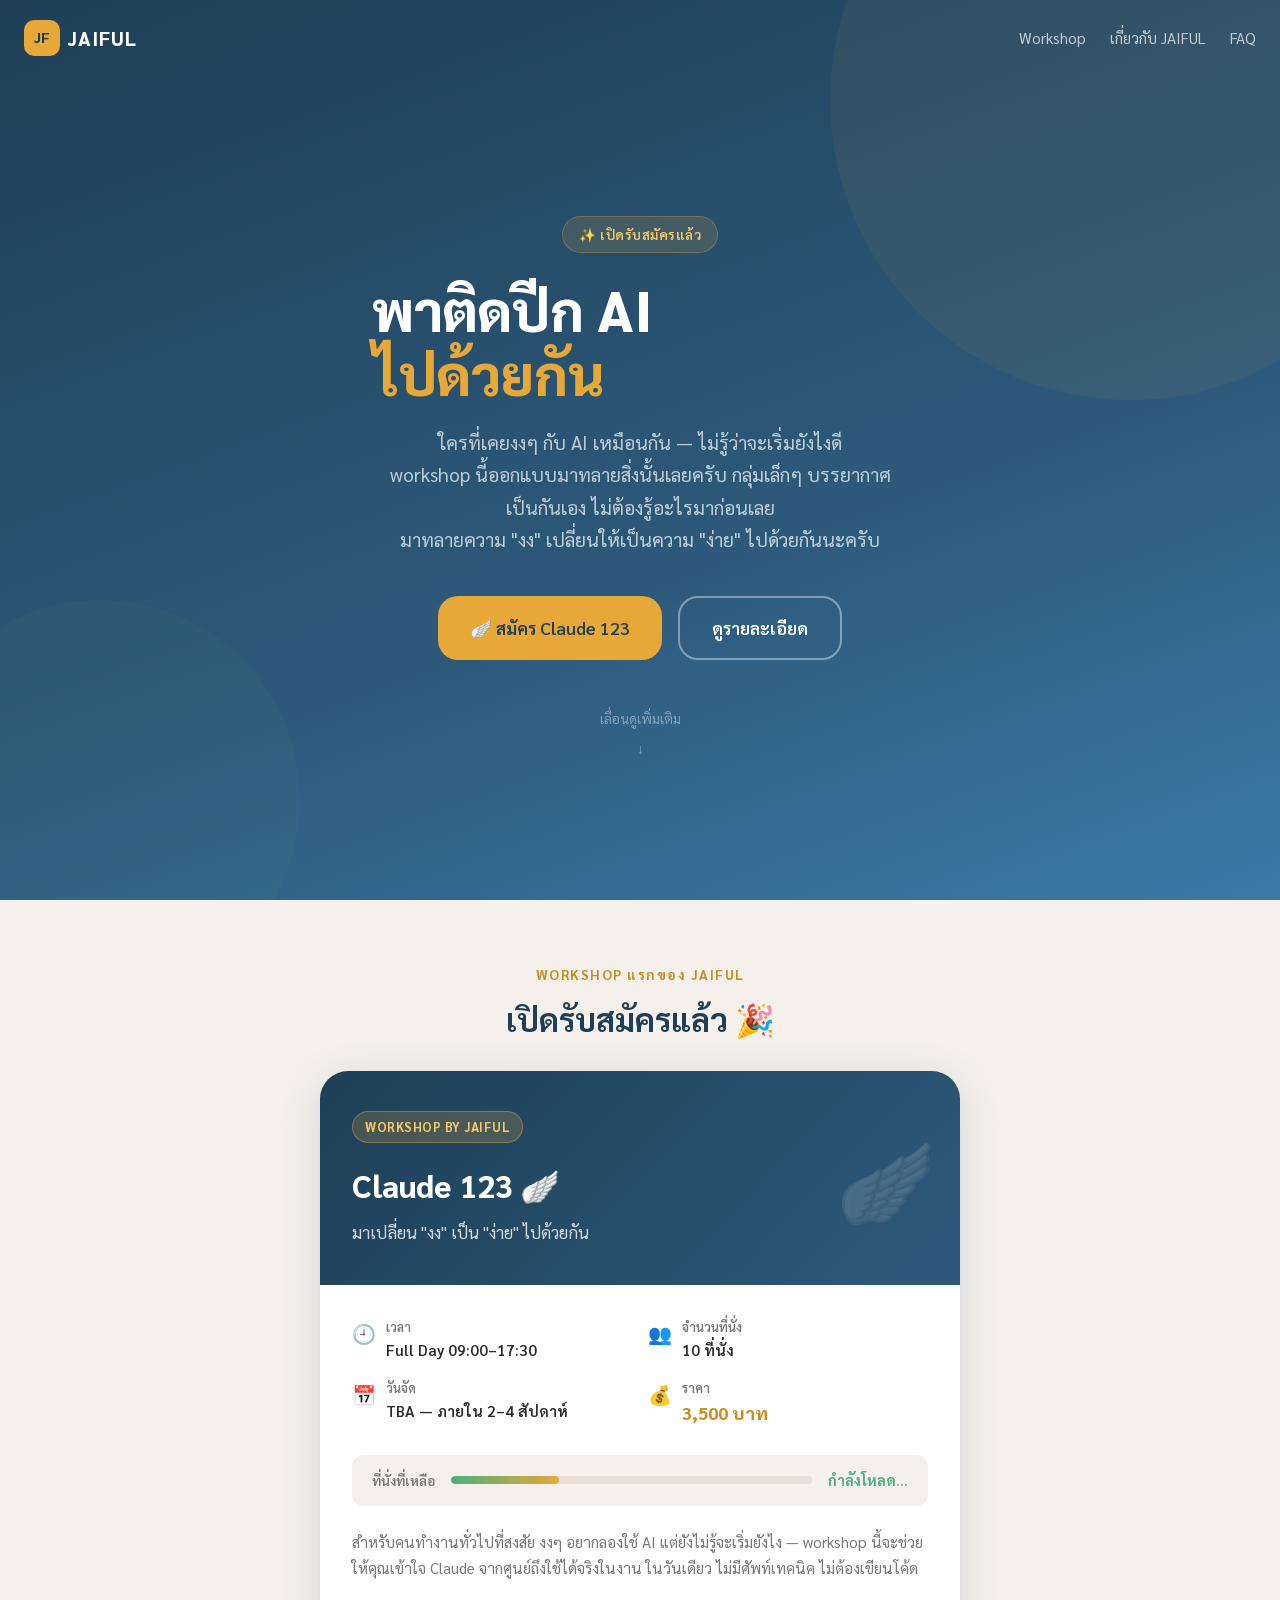
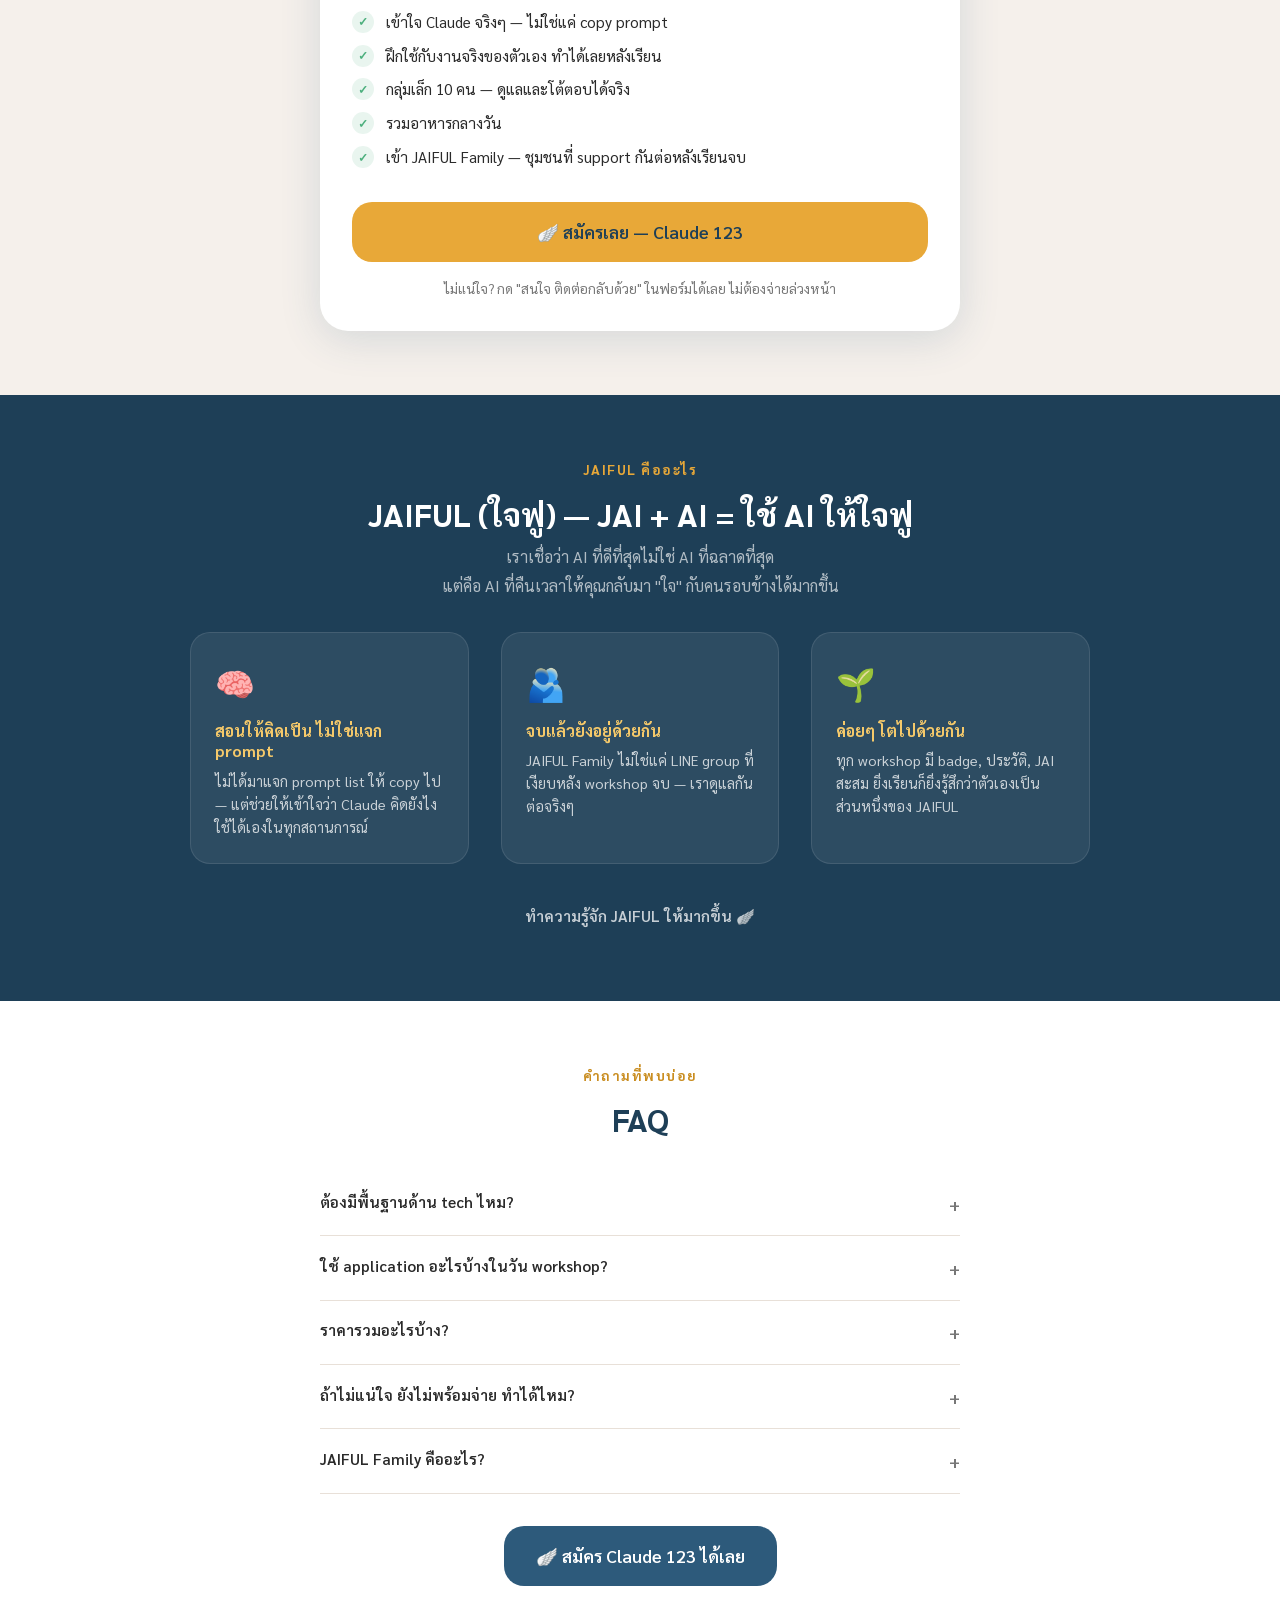
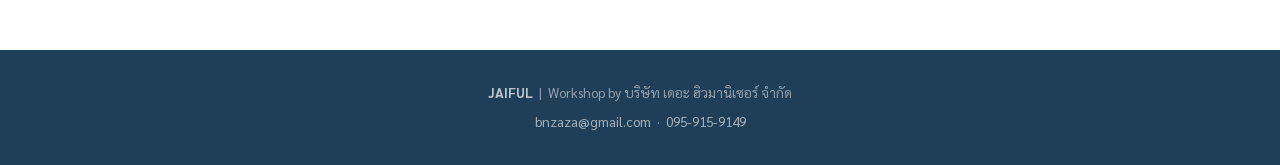
==== index.html @ 833ee731 "Initial commit — JAIFUL web platform - Landing page (index.html) with dynamic pricing, hero wing CI," ====
<!DOCTYPE html>
<html lang="th">
<head>
  <meta charset="UTF-8">
  <meta name="viewport" content="width=device-width, initial-scale=1.0">
  <title>JAIFUL — เรียนรู้ AI อย่างมีหลักคิด</title>
  <meta name="description" content="JAIFUL ที่นี่คือชุมชนคนที่ใช้ AI อย่างมีหลักคิด เริ่มต้นกับ Claude 123 workshop แรกของเรา">
  <link rel="stylesheet" href="css/styles.css">
  <style>
    /* ── Hero ── */
    .hero {
      background: linear-gradient(160deg, #1e3f57 0%, #2D5A7B 60%, #3d7aa8 100%);
      min-height: 100vh;
      display: flex;
      flex-direction: column;
      position: relative;
      overflow: hidden;
    }

    .hero::before {
      content: '';
      position: absolute;
      width: 600px;
      height: 600px;
      border-radius: 50%;
      background: rgba(232,168,56,0.06);
      top: -200px;
      right: -150px;
      pointer-events: none;
    }

    .hero::after {
      content: '';
      position: absolute;
      width: 400px;
      height: 400px;
      border-radius: 50%;
      background: rgba(76,175,125,0.05);
      bottom: -100px;
      left: -100px;
      pointer-events: none;
    }

    /* ── Nav ── */
    .nav {
      display: flex;
      align-items: center;
      justify-content: space-between;
      padding: 1.25rem 1.5rem;
      position: relative;
      z-index: 10;
    }

    .nav-logo {
      display: flex;
      align-items: center;
      gap: 0.5rem;
      text-decoration: none;
    }

    .nav-logo .logo-mark {
      width: 36px;
      height: 36px;
      background: var(--gold);
      border-radius: 10px;
      display: flex;
      align-items: center;
      justify-content: center;
      font-weight: 900;
      font-size: 0.9rem;
      color: var(--blue-dark);
    }

    .nav-logo .logo-text {
      font-size: 1.2rem;
      font-weight: 800;
      color: white;
      letter-spacing: 1px;
    }

    .nav-links {
      display: flex;
      gap: 1.5rem;
      align-items: center;
    }

    .nav-links a {
      color: rgba(255,255,255,0.7);
      font-size: 0.95rem;
      text-decoration: none;
      transition: color 0.2s;
    }

    .nav-links a:hover { color: white; }

    /* ── Hero content ── */
    .hero-content {
      flex: 1;
      display: flex;
      flex-direction: column;
      justify-content: center;
      align-items: center;
      text-align: center;
      padding: 3rem 1.5rem;
      position: relative;
      z-index: 10;
    }

    .hero-eyebrow {
      display: inline-flex;
      align-items: center;
      gap: 0.5rem;
      background: rgba(232,168,56,0.15);
      border: 1px solid rgba(232,168,56,0.3);
      color: var(--gold-light);
      font-size: 0.85rem;
      font-weight: 600;
      padding: 0.4rem 1rem;
      border-radius: 999px;
      margin-bottom: 1.5rem;
      letter-spacing: 0.5px;
    }

    .hero-title {
      font-size: clamp(2.2rem, 8vw, 3.5rem);
      font-weight: 900;
      color: white;
      line-height: 1.15;
      margin-bottom: 1.25rem;
      max-width: 700px;
    }

    .hero-title .accent { color: var(--gold); }

    .hero-sub {
      font-size: clamp(1rem, 2.5vw, 1.2rem);
      color: rgba(255,255,255,0.7);
      max-width: 520px;
      margin-bottom: 2.5rem;
      line-height: 1.7;
    }

    .hero-cta-group {
      display: flex;
      gap: 1rem;
      flex-wrap: wrap;
      justify-content: center;
    }

    .hero-scroll {
      margin-top: 3rem;
      color: rgba(255,255,255,0.4);
      font-size: 0.85rem;
      display: flex;
      flex-direction: column;
      align-items: center;
      gap: 0.5rem;
    }

    .scroll-arrow {
      animation: bounce 1.5s infinite;
    }

    @keyframes bounce {
      0%, 100% { transform: translateY(0); }
      50% { transform: translateY(6px); }
    }

    /* ── Hero wing CI ── */
    .hero-title-row {
      display: flex;
      align-items: center;
      justify-content: center;
      gap: 1rem;
      flex-wrap: wrap;
    }

    .hero-wing {
      width: clamp(130px, 20vw, 240px);
      height: auto;
      opacity: 0.85;
      flex-shrink: 0;
      align-self: center;
      animation: wing-in 1s cubic-bezier(0.34, 1.56, 0.64, 1) both;
      filter: drop-shadow(0 16px 40px rgba(100,140,200,0.3));
      pointer-events: none;
    }

    @keyframes wing-in {
      from { opacity: 0; transform: translateX(30px) scale(0.85); }
      to   { opacity: 0.85; transform: translateX(0) scale(1); }
    }

    /* ── Workshop section ── */
    .section {
      padding: 4rem 1.5rem;
    }

    .section-eyebrow {
      font-size: 0.85rem;
      font-weight: 700;
      color: var(--gold-dark);
      text-transform: uppercase;
      letter-spacing: 1.5px;
      margin-bottom: 0.75rem;
    }

    .workshop-card {
      background: white;
      border-radius: var(--radius-xl);
      overflow: hidden;
      box-shadow: var(--shadow-lg);
      max-width: 700px;
      margin: 0 auto;
    }

    .workshop-card-header {
      background: linear-gradient(135deg, #1e3f57, #2D5A7B);
      padding: 2.5rem 2rem;
      color: white;
      position: relative;
      overflow: hidden;
    }

    .workshop-card-header::before {
      content: '🪽';
      position: absolute;
      right: 1.5rem;
      top: 50%;
      transform: translateY(-50%);
      font-size: 5rem;
      opacity: 0.15;
    }

    .workshop-badge {
      display: inline-block;
      background: rgba(232,168,56,0.2);
      border: 1px solid rgba(232,168,56,0.4);
      color: var(--gold-light);
      font-size: 0.8rem;
      font-weight: 700;
      padding: 0.3rem 0.75rem;
      border-radius: 999px;
      margin-bottom: 1rem;
      text-transform: uppercase;
      letter-spacing: 0.5px;
    }

    .workshop-title {
      font-size: 2rem;
      font-weight: 900;
      margin-bottom: 0.5rem;
    }

    .workshop-tagline {
      font-size: 1.05rem;
      opacity: 0.8;
    }

    .workshop-card-body {
      padding: 2rem;
    }

    .workshop-meta {
      display: grid;
      grid-template-columns: 1fr 1fr;
      gap: 1rem;
      margin-bottom: 1.75rem;
    }

    .meta-item {
      display: flex;
      align-items: flex-start;
      gap: 0.6rem;
    }

    .meta-icon { font-size: 1.2rem; margin-top: 1px; flex-shrink: 0; }

    .meta-label {
      font-size: 0.8rem;
      color: var(--text-muted);
      font-weight: 600;
    }

    .meta-value {
      font-size: 0.95rem;
      font-weight: 600;
      color: var(--text);
    }

    .meta-value.gold { color: var(--gold-dark); font-size: 1.1rem; font-weight: 800; }

    .workshop-desc {
      color: var(--text-muted);
      font-size: 0.95rem;
      line-height: 1.7;
      margin-bottom: 1.75rem;
    }

    .workshop-highlights {
      display: flex;
      flex-direction: column;
      gap: 0.6rem;
      margin-bottom: 2rem;
    }

    .highlight-item {
      display: flex;
      align-items: flex-start;
      gap: 0.75rem;
      font-size: 0.95rem;
    }

    .highlight-check {
      width: 22px;
      height: 22px;
      background: rgba(76,175,125,0.12);
      color: var(--green);
      border-radius: 50%;
      display: flex;
      align-items: center;
      justify-content: center;
      font-size: 0.75rem;
      font-weight: 700;
      flex-shrink: 0;
      margin-top: 1px;
    }

    .seats-indicator {
      background: var(--warm-white);
      border-radius: var(--radius-md);
      padding: 0.875rem 1.25rem;
      display: flex;
      align-items: center;
      justify-content: space-between;
      margin-bottom: 1.5rem;
    }

    .seats-bar-wrap {
      flex: 1;
      margin: 0 1rem;
    }

    .seats-bar {
      height: 8px;
      background: var(--warm-gray);
      border-radius: 999px;
      overflow: hidden;
    }

    .seats-fill {
      height: 100%;
      background: linear-gradient(90deg, var(--green), var(--gold));
      border-radius: 999px;
      transition: width 0.6s ease;
    }

    /* ── About section ── */
    .about-section {
      background: var(--blue-dark);
      color: white;
      padding: 4rem 1.5rem;
    }

    .about-grid {
      display: grid;
      grid-template-columns: 1fr;
      gap: 2rem;
      max-width: 900px;
      margin: 2rem auto 0;
    }

    @media (min-width: 640px) {
      .about-grid { grid-template-columns: repeat(3, 1fr); }
    }

    .about-card {
      background: rgba(255,255,255,0.07);
      border: 1px solid rgba(255,255,255,0.1);
      border-radius: var(--radius-lg);
      padding: 1.5rem;
    }

    .about-card .icon {
      font-size: 2rem;
      margin-bottom: 0.75rem;
    }

    .about-card h3 {
      color: var(--gold-light);
      font-size: 1rem;
      margin-bottom: 0.5rem;
    }

    .about-card p {
      font-size: 0.9rem;
      opacity: 0.75;
      line-height: 1.6;
    }

    /* ── FAQ ── */
    .faq-list {
      max-width: 640px;
      margin: 2rem auto 0;
    }

    .faq-item {
      border-bottom: 1px solid var(--warm-gray);
    }

    .faq-question {
      display: flex;
      justify-content: space-between;
      align-items: flex-start;
      padding: 1.1rem 0;
      cursor: pointer;
      font-weight: 600;
      font-size: 0.95rem;
      gap: 1rem;
      user-select: none;
    }

    .faq-question:hover { color: var(--blue); }

    .faq-icon {
      font-size: 1.1rem;
      color: var(--text-muted);
      transition: transform 0.2s;
      flex-shrink: 0;
    }

    .faq-item.open .faq-icon { transform: rotate(45deg); }

    .faq-answer {
      max-height: 0;
      overflow: hidden;
      transition: max-height 0.3s ease, padding 0.3s;
      font-size: 0.9rem;
      color: var(--text-muted);
      line-height: 1.7;
    }

    .faq-item.open .faq-answer {
      max-height: 400px;
      padding-bottom: 1rem;
    }

    /* ── Footer ── */
    .footer {
      background: var(--blue-dark);
      color: rgba(255,255,255,0.5);
      text-align: center;
      padding: 2rem 1.5rem;
      font-size: 0.85rem;
    }

    .footer a { color: rgba(255,255,255,0.6); }
    .footer a:hover { color: white; }

    /* ── Seat count loading ── */
    #seat-count { transition: opacity 0.3s; }
  </style>
</head>
<body>

<!-- HERO -->
<section class="hero">
  <nav class="nav">
    <a href="/" class="nav-logo">
      <div class="logo-mark">JF</div>
      <span class="logo-text">JAIFUL</span>
    </a>
    <div class="nav-links">
      <a href="#workshop">Workshop</a>
      <a href="/about">เกี่ยวกับ JAIFUL</a>
      <a href="#faq">FAQ</a>
    </div>
  </nav>

  <div class="hero-content">
    <div class="hero-eyebrow">
      ✨ เปิดรับสมัครแล้ว
    </div>
    <div class="hero-title-row">
      <h1 class="hero-title" style="text-align:left;">
        พาติดปีก AI<br><span class="accent">ไปด้วยกัน</span>
      </h1>
      <img src="/wing.png" alt="" class="hero-wing">
    </div>
    <p class="hero-sub">
      ใครที่เคยงงๆ กับ AI เหมือนกัน — ไม่รู้ว่าจะเริ่มยังไงดี<br>
      workshop นี้ออกแบบมาทลายสิ่งนั้นเลยครับ
      กลุ่มเล็กๆ บรรยากาศเป็นกันเอง ไม่ต้องรู้อะไรมาก่อนเลย<br>
      มาทลายความ "งง" เปลี่ยนให้เป็นความ "ง่าย" ไปด้วยกันนะครับ
    </p>
    <div class="hero-cta-group">
      <a href="/claude-123" class="btn btn-primary btn-lg">
        🪽 สมัคร Claude 123
      </a>
      <a href="#workshop" class="btn btn-secondary btn-lg" style="color:white;border-color:rgba(255,255,255,0.4);">
        ดูรายละเอียด
      </a>
    </div>
    <div class="hero-scroll">
      <span>เลื่อนดูเพิ่มเติม</span>
      <span class="scroll-arrow">↓</span>
    </div>
  </div>
</section>

<!-- WORKSHOP -->
<section id="workshop" class="section" style="background: var(--warm-white);">
  <div class="container">
    <p class="section-eyebrow text-center">Workshop แรกของ JAIFUL</p>
    <h2 class="text-center" style="color:var(--blue-dark); margin-bottom: 2rem;">เปิดรับสมัครแล้ว 🎉</h2>

    <div class="workshop-card">
      <div class="workshop-card-header">
        <div class="workshop-badge">Workshop by JAIFUL</div>
        <div class="workshop-title">Claude 123 🪽</div>
        <div class="workshop-tagline">มาเปลี่ยน "งง" เป็น "ง่าย" ไปด้วยกัน</div>
      </div>

      <div class="workshop-card-body">
        <div class="workshop-meta">
          <div class="meta-item">
            <span class="meta-icon">🕘</span>
            <div>
              <div class="meta-label">เวลา</div>
              <div class="meta-value">Full Day 09:00–17:30</div>
            </div>
          </div>
          <div class="meta-item">
            <span class="meta-icon">👥</span>
            <div>
              <div class="meta-label">จำนวนที่นั่ง</div>
              <div class="meta-value" id="seat-count">10 ที่นั่ง</div>
            </div>
          </div>
          <div class="meta-item">
            <span class="meta-icon">📅</span>
            <div>
              <div class="meta-label">วันจัด</div>
              <div class="meta-value ws-date-dynamic">TBA — ภายใน 2–4 สัปดาห์</div>
            </div>
          </div>
          <div class="meta-item">
            <span class="meta-icon">💰</span>
            <div>
              <div class="meta-label">ราคา</div>
              <div class="meta-value gold ws-price-dynamic">3,500 บาท</div>
            </div>
          </div>
        </div>

        <!-- Seats indicator -->
        <div class="seats-indicator">
          <span style="font-size:0.85rem; color:var(--text-muted); font-weight:600;">ที่นั่งที่เหลือ</span>
          <div class="seats-bar-wrap">
            <div class="seats-bar">
              <div class="seats-fill" id="seats-fill" style="width:30%"></div>
            </div>
          </div>
          <span style="font-size:0.9rem; font-weight:700; color:var(--green);" id="seats-left">กำลังโหลด...</span>
        </div>

        <p class="workshop-desc">
          สำหรับคนทำงานทั่วไปที่สงสัย งงๆ อยากลองใช้ AI แต่ยังไม่รู้จะเริ่มยังไง
          — workshop นี้จะช่วยให้คุณเข้าใจ Claude จากศูนย์ถึงใช้ได้จริงในงาน
          ในวันเดียว ไม่มีศัพท์เทคนิค ไม่ต้องเขียนโค้ด
        </p>

        <div class="workshop-highlights">
          <div class="highlight-item">
            <span class="highlight-check">✓</span>
            <span>เข้าใจ Claude จริงๆ — ไม่ใช่แค่ copy prompt</span>
          </div>
          <div class="highlight-item">
            <span class="highlight-check">✓</span>
            <span>ฝึกใช้กับงานจริงของตัวเอง ทำได้เลยหลังเรียน</span>
          </div>
          <div class="highlight-item">
            <span class="highlight-check">✓</span>
            <span>กลุ่มเล็ก 10 คน — ดูแลและโต้ตอบได้จริง</span>
          </div>
          <div class="highlight-item">
            <span class="highlight-check">✓</span>
            <span>รวมอาหารกลางวัน</span>
          </div>
          <div class="highlight-item">
            <span class="highlight-check">✓</span>
            <span>เข้า JAIFUL Family — ชุมชนที่ support กันต่อหลังเรียนจบ</span>
          </div>
        </div>

        <a href="/claude-123" class="btn btn-primary btn-full btn-lg">
          🪽 สมัครเลย — Claude 123
        </a>

        <p class="text-center text-muted mt-2" style="font-size:0.85rem;">
          ไม่แน่ใจ? กด "สนใจ ติดต่อกลับด้วย" ในฟอร์มได้เลย ไม่ต้องจ่ายล่วงหน้า
        </p>
      </div>
    </div>
  </div>
</section>

<!-- ABOUT JAIFUL -->
<section id="about" class="about-section">
  <div class="container-wide">
    <p class="section-eyebrow text-center" style="color:var(--gold);">JAIFUL คืออะไร</p>
    <h2 class="text-center" style="color:white; margin-bottom: 0.5rem;">
      JAIFUL (ใจฟู) — JAI + AI = ใช้ AI ให้ใจฟู
    </h2>
    <p class="text-center" style="color:rgba(255,255,255,0.65); max-width:520px; margin: 0 auto; line-height:1.8;">
      เราเชื่อว่า AI ที่ดีที่สุดไม่ใช่ AI ที่ฉลาดที่สุด<br>
      แต่คือ AI ที่คืนเวลาให้คุณกลับมา "ใจ" กับคนรอบข้างได้มากขึ้น
    </p>

    <div class="about-grid">
      <div class="about-card">
        <div class="icon">🧠</div>
        <h3>สอนให้คิดเป็น ไม่ใช่แจก prompt</h3>
        <p>ไม่ได้มาแจก prompt list ให้ copy ไป — แต่ช่วยให้เข้าใจว่า Claude คิดยังไง ใช้ได้เองในทุกสถานการณ์</p>
      </div>
      <div class="about-card">
        <div class="icon">🫂</div>
        <h3>จบแล้วยังอยู่ด้วยกัน</h3>
        <p>JAIFUL Family ไม่ใช่แค่ LINE group ที่เงียบหลัง workshop จบ — เราดูแลกันต่อจริงๆ</p>
      </div>
      <div class="about-card">
        <div class="icon">🌱</div>
        <h3>ค่อยๆ โตไปด้วยกัน</h3>
        <p>ทุก workshop มี badge, ประวัติ, JAI สะสม ยิ่งเรียนก็ยิ่งรู้สึกว่าตัวเองเป็นส่วนหนึ่งของ JAIFUL</p>
      </div>
    </div>

    <div class="text-center mt-4">
      <a href="/about" class="btn btn-ghost" style="color:rgba(255,255,255,0.75); border-color:rgba(255,255,255,0.25); font-size:0.95rem;">
        ทำความรู้จัก JAIFUL ให้มากขึ้น 🪽
      </a>
    </div>

  </div>
</section>

<!-- FAQ -->
<section id="faq" class="section" style="background: white;">
  <div class="container">
    <p class="section-eyebrow text-center">คำถามที่พบบ่อย</p>
    <h2 class="text-center" style="color:var(--blue-dark); margin-bottom: 0.5rem;">FAQ</h2>

    <div class="faq-list">
      <div class="faq-item">
        <div class="faq-question">
          <span>ต้องมีพื้นฐานด้าน tech ไหม?</span>
          <span class="faq-icon">+</span>
        </div>
        <div class="faq-answer">
          ไม่ต้องเลย! Claude 123 ออกแบบมาสำหรับคนทำงานทั่วไปที่ไม่มีพื้นฐาน tech
          ขอแค่มือถือหรือ notebook และความอยากรู้ก็พอ
        </div>
      </div>
      <div class="faq-item">
        <div class="faq-question">
          <span>ใช้ application อะไรบ้างในวัน workshop?</span>
          <span class="faq-icon">+</span>
        </div>
        <div class="faq-answer">
          ใช้ Claude ผ่าน browser เป็นหลัก ไม่ต้องติดตั้งอะไรเพิ่ม
          มีบัญชี Claude (ฟรีก็ใช้ได้) หรือเราจะแนะนำวิธีสมัครในวัน workshop
        </div>
      </div>
      <div class="faq-item">
        <div class="faq-question">
          <span>ราคารวมอะไรบ้าง?</span>
          <span class="faq-icon">+</span>
        </div>
        <div class="faq-answer">
          ราคา <span class="ws-price-dynamic">3,500 บาท</span> รวม: อาหารกลางวัน + workshop materials
          + Badge ดิจิทัล + เข้า JAIFUL Family community
        </div>
      </div>
      <div class="faq-item">
        <div class="faq-question">
          <span>ถ้าไม่แน่ใจ ยังไม่พร้อมจ่าย ทำได้ไหม?</span>
          <span class="faq-icon">+</span>
        </div>
        <div class="faq-answer">
          ได้เลย! ในฟอร์มสมัครมีตัวเลือก "สนใจ ติดต่อกลับด้วย"
          กรอกข้อมูลแค่นั้น แล้วทีมจะติดต่อกลับหาคุณ ไม่ต้องจ่ายล่วงหน้า
        </div>
      </div>
      <div class="faq-item">
        <div class="faq-question">
          <span>JAIFUL Family คืออะไร?</span>
          <span class="faq-icon">+</span>
        </div>
        <div class="faq-answer">
          ชุมชนของคนที่ผ่าน JAIFUL workshop มาแล้ว — เป็นที่ที่เราแชร์ความรู้
          ช่วยเหลือกัน และติดตามกันต่อหลังจาก workshop จบไปแล้ว
        </div>
      </div>
    </div>

    <div class="text-center mt-4">
      <a href="/claude-123" class="btn btn-blue btn-lg">
        🪽 สมัคร Claude 123 ได้เลย
      </a>
    </div>
  </div>
</section>

<!-- FOOTER -->
<footer class="footer">
  <div>
    <strong style="color:rgba(255,255,255,0.7);">JAIFUL</strong>
    &nbsp;|&nbsp;
    Workshop by บริษัท เดอะ ฮิวมานิเซอร์ จำกัด
  </div>
  <div style="margin-top:0.5rem;">
    <a href="mailto:bnzaza@gmail.com">bnzaza@gmail.com</a>
    &nbsp;·&nbsp;
    <a href="tel:0959159149">095-915-9149</a>
  </div>
</footer>

<!-- Toast container -->
<div id="toast-container"></div>

<!-- Supabase CDN -->
<script src="https://cdn.jsdelivr.net/npm/@supabase/supabase-js@2"></script>
<script src="js/config.js"></script>
<script>
  // ── Init Supabase ──
  const { createClient } = supabase;
  const db = createClient(JAIFUL_CONFIG.supabase.url, JAIFUL_CONFIG.supabase.anonKey);

  // ── Load seat availability + price ──
  async function loadSeats() {
    try {
      const { data: workshop } = await db
        .from('workshops')
        .select('max_seats, workshop_id, price, date, location')
        .eq('workshop_id', 'claude-123')
        .single();

      const { count } = await db
        .from('registrations')
        .select('*', { count: 'exact', head: true })
        .eq('workshop_id', 'claude-123')
        .in('status', ['registered', 'confirmed', 'attended']);

      if (workshop) {
        const taken = count || 0;
        const left = workshop.max_seats - taken;
        const pct = Math.min(100, (taken / workshop.max_seats) * 100);

        document.getElementById('seats-left').textContent =
          left <= 0 ? 'เต็มแล้ว' : `เหลือ ${left} ที่`;
        document.getElementById('seat-count').textContent =
          `${workshop.max_seats} ที่นั่ง`;
        document.getElementById('seats-fill').style.width = pct + '%';

        if (left <= 3 && left > 0) {
          document.getElementById('seats-left').style.color = 'var(--gold-dark)';
        } else if (left <= 0) {
          document.getElementById('seats-left').style.color = 'var(--error)';
        }

        // Update price everywhere on page
        if (workshop.price) {
          const priceFormatted = workshop.price.toLocaleString('th-TH') + ' บาท';
          document.querySelectorAll('.ws-price-dynamic').forEach(el => {
            el.textContent = priceFormatted;
          });
        }

        // Update date if set
        if (workshop.date) {
          const d = new Date(workshop.date);
          const opts = { day: 'numeric', month: 'long', year: 'numeric' };
          const dateStr = d.toLocaleDateString('th-TH', opts);
          document.querySelectorAll('.ws-date-dynamic').forEach(el => {
            el.textContent = dateStr;
          });
        }
      }
    } catch (e) {
      document.getElementById('seats-left').textContent = 'ดูรายละเอียดในฟอร์ม';
    }
  }

  loadSeats();

  // ── FAQ accordion ──
  document.querySelectorAll('.faq-item').forEach(item => {
    item.querySelector('.faq-question').addEventListener('click', () => {
      const isOpen = item.classList.contains('open');
      document.querySelectorAll('.faq-item').forEach(i => i.classList.remove('open'));
      if (!isOpen) item.classList.add('open');
    });
  });

  // ── Smooth scroll ──
  document.querySelectorAll('a[href^="#"]').forEach(a => {
    a.addEventListener('click', e => {
      const target = document.querySelector(a.getAttribute('href'));
      if (target) {
        e.preventDefault();
        target.scrollIntoView({ behavior: 'smooth', block: 'start' });
      }
    });
  });
</script>
</body>
</html>
---- css/styles.css ----
/* ============================================================
   JAIFUL Design System
   Colors: Deep Blue #2D5A7B | Gold #E8A838 | Green #4CAF7D | Warm White #F5F0EB
   Font: Sarabun
   ============================================================ */

@import url('https://fonts.googleapis.com/css2?family=Sarabun:wght@300;400;500;600;700;800&display=swap');

/* ── CSS Variables ── */
:root {
  --blue:       #2D5A7B;
  --blue-dark:  #1e3f57;
  --blue-light: #3d7aa8;
  --gold:       #E8A838;
  --gold-dark:  #c98d20;
  --gold-light: #f5c96a;
  --green:      #4CAF7D;
  --green-dark: #3a9165;
  --warm-white: #F5F0EB;
  --warm-gray:  #e8e0d8;
  --text:       #2a2a2a;
  --text-muted: #777;
  --error:      #e05252;
  --error-bg:   #fdf0f0;
  --shadow-sm:  0 2px 8px rgba(45,90,123,0.08);
  --shadow-md:  0 4px 20px rgba(45,90,123,0.12);
  --shadow-lg:  0 8px 40px rgba(45,90,123,0.16);
  --radius-sm:  8px;
  --radius-md:  12px;
  --radius-lg:  20px;
  --radius-xl:  28px;
}

/* ── Reset ── */
*, *::before, *::after { box-sizing: border-box; margin: 0; padding: 0; }

html {
  font-size: 16px;
  -webkit-text-size-adjust: 100%;
  scroll-behavior: smooth;
}

body {
  font-family: 'Sarabun', sans-serif;
  background: var(--warm-white);
  color: var(--text);
  line-height: 1.6;
  min-height: 100vh;
  -webkit-font-smoothing: antialiased;
}

img { max-width: 100%; display: block; }
a { color: var(--blue); text-decoration: none; }
a:hover { text-decoration: underline; }

/* ── Typography ── */
h1, h2, h3, h4 { line-height: 1.3; font-weight: 700; }
h1 { font-size: clamp(1.75rem, 5vw, 2.5rem); }
h2 { font-size: clamp(1.4rem, 4vw, 2rem); }
h3 { font-size: clamp(1.1rem, 3vw, 1.4rem); }
p { font-size: 1rem; }

/* ── Utility ── */
.text-center { text-align: center; }
.text-gold    { color: var(--gold); }
.text-blue    { color: var(--blue); }
.text-green   { color: var(--green); }
.text-muted   { color: var(--text-muted); }
.mt-1 { margin-top: 0.5rem; }
.mt-2 { margin-top: 1rem; }
.mt-3 { margin-top: 1.5rem; }
.mt-4 { margin-top: 2rem; }
.mb-1 { margin-bottom: 0.5rem; }
.mb-2 { margin-bottom: 1rem; }
.hidden { display: none !important; }

/* ── Container ── */
.container {
  width: 100%;
  max-width: 680px;
  margin: 0 auto;
  padding: 0 1.25rem;
}

.container-wide {
  width: 100%;
  max-width: 1100px;
  margin: 0 auto;
  padding: 0 1.25rem;
}

/* ── Buttons ── */
.btn {
  display: inline-flex;
  align-items: center;
  justify-content: center;
  gap: 0.5rem;
  padding: 0.875rem 1.75rem;
  border-radius: var(--radius-md);
  font-family: 'Sarabun', sans-serif;
  font-size: 1rem;
  font-weight: 600;
  cursor: pointer;
  border: none;
  transition: all 0.2s ease;
  white-space: nowrap;
  text-decoration: none;
}

.btn:active { transform: scale(0.97); }

.btn-primary {
  background: var(--gold);
  color: var(--blue-dark);
}
.btn-primary:hover { background: var(--gold-dark); text-decoration: none; }

.btn-secondary {
  background: transparent;
  color: var(--blue);
  border: 2px solid var(--blue);
}
.btn-secondary:hover { background: var(--blue); color: white; text-decoration: none; }

.btn-blue {
  background: var(--blue);
  color: white;
}
.btn-blue:hover { background: var(--blue-dark); text-decoration: none; }

.btn-green {
  background: var(--green);
  color: white;
}
.btn-green:hover { background: var(--green-dark); text-decoration: none; }

.btn-ghost {
  background: transparent;
  color: var(--text-muted);
  border: none;
  padding: 0.5rem 1rem;
}
.btn-ghost:hover { color: var(--blue); text-decoration: none; }

.btn-lg { padding: 1rem 2rem; font-size: 1.1rem; border-radius: var(--radius-lg); }
.btn-sm { padding: 0.5rem 1rem; font-size: 0.875rem; border-radius: var(--radius-sm); }

.btn-full { width: 100%; }

.btn:disabled {
  opacity: 0.5;
  cursor: not-allowed;
  transform: none;
}

/* ── Cards ── */
.card {
  background: white;
  border-radius: var(--radius-lg);
  padding: 1.75rem;
  box-shadow: var(--shadow-sm);
}

.card-bordered {
  border: 1px solid var(--warm-gray);
}

/* ── Forms ── */
.form-group {
  margin-bottom: 1.25rem;
}

.form-label {
  display: block;
  font-weight: 600;
  font-size: 0.95rem;
  color: var(--blue-dark);
  margin-bottom: 0.4rem;
}

.form-label .required {
  color: var(--error);
  margin-left: 3px;
}

.form-label .hint {
  font-weight: 400;
  color: var(--text-muted);
  font-size: 0.85rem;
  margin-left: 6px;
}

.form-input {
  width: 100%;
  padding: 0.875rem 1rem;
  border: 1.5px solid var(--warm-gray);
  border-radius: var(--radius-md);
  font-family: 'Sarabun', sans-serif;
  font-size: 1rem;
  color: var(--text);
  background: white;
  transition: border-color 0.2s, box-shadow 0.2s;
  -webkit-appearance: none;
}

.form-input:focus {
  outline: none;
  border-color: var(--blue-light);
  box-shadow: 0 0 0 3px rgba(45,90,123,0.1);
}

.form-input.error {
  border-color: var(--error);
  box-shadow: 0 0 0 3px rgba(224,82,82,0.1);
}

.form-input::placeholder { color: #bbb; }

textarea.form-input {
  resize: vertical;
  min-height: 100px;
}

select.form-input {
  background-image: url("data:image/svg+xml,%3Csvg xmlns='http://www.w3.org/2000/svg' width='12' height='8' viewBox='0 0 12 8'%3E%3Cpath d='M1 1l5 5 5-5' stroke='%232D5A7B' stroke-width='2' fill='none' stroke-linecap='round'/%3E%3C/svg%3E");
  background-repeat: no-repeat;
  background-position: right 1rem center;
  padding-right: 2.5rem;
}

.form-error {
  color: var(--error);
  font-size: 0.85rem;
  margin-top: 0.35rem;
  display: none;
}
.form-error.visible { display: block; }

/* ── Radio & Checkbox Choices ── */
.choice-group {
  display: flex;
  flex-direction: column;
  gap: 0.6rem;
}

.choice-item {
  display: flex;
  align-items: flex-start;
  gap: 0.75rem;
  padding: 0.875rem 1rem;
  border: 1.5px solid var(--warm-gray);
  border-radius: var(--radius-md);
  cursor: pointer;
  transition: all 0.15s ease;
  user-select: none;
  background: white;
}

.choice-item:hover {
  border-color: var(--blue-light);
  background: rgba(45,90,123,0.03);
}

.choice-item.selected {
  border-color: var(--blue);
  background: rgba(45,90,123,0.06);
}

.choice-item input[type="radio"],
.choice-item input[type="checkbox"] {
  margin-top: 2px;
  width: 18px;
  height: 18px;
  flex-shrink: 0;
  accent-color: var(--blue);
  cursor: pointer;
}

.choice-label { font-size: 0.95rem; line-height: 1.4; }

/* ── Scale input ── */
.scale-group {
  display: flex;
  align-items: center;
  gap: 0.5rem;
}

.scale-btn {
  width: 44px;
  height: 44px;
  border-radius: 50%;
  border: 1.5px solid var(--warm-gray);
  background: white;
  font-family: 'Sarabun', sans-serif;
  font-size: 1rem;
  cursor: pointer;
  transition: all 0.15s;
  display: flex;
  align-items: center;
  justify-content: center;
}

.scale-btn:hover { border-color: var(--blue-light); }
.scale-btn.selected { background: var(--blue); color: white; border-color: var(--blue); }

.scale-labels {
  display: flex;
  justify-content: space-between;
  font-size: 0.8rem;
  color: var(--text-muted);
  margin-top: 0.4rem;
}

/* ── Progress Steps ── */
.progress-wrap {
  padding: 1.25rem 0;
}

.progress-steps {
  display: flex;
  align-items: center;
  justify-content: center;
  gap: 0;
  margin-bottom: 0.75rem;
}

.step-dot {
  width: 32px;
  height: 32px;
  border-radius: 50%;
  background: var(--warm-gray);
  color: var(--text-muted);
  display: flex;
  align-items: center;
  justify-content: center;
  font-size: 0.85rem;
  font-weight: 700;
  transition: all 0.3s ease;
  flex-shrink: 0;
}

.step-dot.active {
  background: var(--blue);
  color: white;
  box-shadow: 0 0 0 4px rgba(45,90,123,0.15);
}

.step-dot.done {
  background: var(--green);
  color: white;
}

.step-line {
  flex: 1;
  height: 2px;
  background: var(--warm-gray);
  max-width: 60px;
  transition: background 0.3s;
}

.step-line.done { background: var(--green); }

.progress-label {
  text-align: center;
  font-size: 0.85rem;
  color: var(--text-muted);
}

.progress-label strong { color: var(--blue); }

/* ── Alert / Notice ── */
.alert {
  padding: 1rem 1.25rem;
  border-radius: var(--radius-md);
  font-size: 0.95rem;
  display: flex;
  align-items: flex-start;
  gap: 0.75rem;
}

.alert-info { background: rgba(45,90,123,0.08); color: var(--blue-dark); }
.alert-success { background: rgba(76,175,125,0.1); color: var(--green-dark); }
.alert-warning { background: rgba(232,168,56,0.12); color: #8a5e10; }
.alert-error { background: var(--error-bg); color: var(--error); }

.alert-icon { font-size: 1.2rem; flex-shrink: 0; margin-top: 1px; }

/* ── Loading spinner ── */
.spinner {
  width: 20px;
  height: 20px;
  border: 2px solid rgba(255,255,255,0.3);
  border-top-color: white;
  border-radius: 50%;
  animation: spin 0.7s linear infinite;
  display: inline-block;
}

.spinner-blue {
  border: 2px solid rgba(45,90,123,0.15);
  border-top-color: var(--blue);
}

@keyframes spin { to { transform: rotate(360deg); } }

/* ── Toast notification ── */
#toast-container {
  position: fixed;
  bottom: 1.5rem;
  left: 50%;
  transform: translateX(-50%);
  z-index: 9999;
  display: flex;
  flex-direction: column;
  gap: 0.5rem;
  pointer-events: none;
  width: calc(100% - 3rem);
  max-width: 400px;
}

.toast {
  background: var(--blue-dark);
  color: white;
  padding: 0.875rem 1.25rem;
  border-radius: var(--radius-md);
  font-size: 0.95rem;
  box-shadow: var(--shadow-md);
  animation: toast-in 0.3s ease;
  pointer-events: auto;
}

.toast.success { background: var(--green-dark); }
.toast.error   { background: var(--error); }

@keyframes toast-in {
  from { opacity: 0; transform: translateY(12px); }
  to   { opacity: 1; transform: translateY(0); }
}

/* ── Badge display ── */
.badge-chip {
  display: inline-flex;
  align-items: center;
  gap: 0.4rem;
  padding: 0.3rem 0.75rem;
  border-radius: 999px;
  font-size: 0.8rem;
  font-weight: 600;
  white-space: nowrap;
}

.badge-blue   { background: rgba(45,90,123,0.12); color: var(--blue); }
.badge-gold   { background: rgba(232,168,56,0.15); color: #8a5e10; }
.badge-green  { background: rgba(76,175,125,0.12); color: var(--green-dark); }
.badge-gray   { background: var(--warm-gray); color: var(--text-muted); }

/* ── Status chips ── */
.status-chip {
  display: inline-flex;
  align-items: center;
  gap: 0.35rem;
  padding: 0.25rem 0.65rem;
  border-radius: 999px;
  font-size: 0.8rem;
  font-weight: 600;
}

.status-chip::before {
  content: '';
  width: 6px;
  height: 6px;
  border-radius: 50%;
  background: currentColor;
  opacity: 0.7;
}

.status-interested { background: rgba(232,168,56,0.12); color: #8a5e10; }
.status-registered  { background: rgba(45,90,123,0.1); color: var(--blue); }
.status-confirmed   { background: rgba(76,175,125,0.12); color: var(--green-dark); }
.status-attended    { background: rgba(76,175,125,0.2); color: var(--green-dark); }
.status-cancelled   { background: rgba(224,82,82,0.1); color: var(--error); }
.status-paid        { background: rgba(76,175,125,0.15); color: var(--green-dark); }
.status-pending     { background: rgba(232,168,56,0.1); color: #8a5e10; }
.status-uploaded    { background: rgba(45,90,123,0.1); color: var(--blue); }

/* ── Divider ── */
.divider {
  height: 1px;
  background: var(--warm-gray);
  margin: 1.5rem 0;
}

/* ── Avatar / Icon ── */
.avatar {
  width: 44px;
  height: 44px;
  border-radius: 50%;
  background: var(--blue);
  color: white;
  display: flex;
  align-items: center;
  justify-content: center;
  font-weight: 700;
  font-size: 1rem;
  flex-shrink: 0;
}

/* ── File upload ── */
.file-upload-zone {
  border: 2px dashed var(--warm-gray);
  border-radius: var(--radius-md);
  padding: 2rem 1rem;
  text-align: center;
  cursor: pointer;
  transition: all 0.2s;
  background: white;
}

.file-upload-zone:hover,
.file-upload-zone.drag-over {
  border-color: var(--blue-light);
  background: rgba(45,90,123,0.03);
}

.file-upload-zone .upload-icon { font-size: 2.5rem; margin-bottom: 0.5rem; }
.file-upload-zone p { color: var(--text-muted); font-size: 0.9rem; }
.file-upload-zone strong { color: var(--blue); }

.file-preview {
  margin-top: 1rem;
  padding: 0.75rem 1rem;
  background: rgba(45,90,123,0.05);
  border-radius: var(--radius-sm);
  display: flex;
  align-items: center;
  gap: 0.75rem;
}

.file-preview-icon { font-size: 1.5rem; }
.file-preview-name { font-size: 0.9rem; font-weight: 500; flex: 1; }
.file-preview-remove { cursor: pointer; color: var(--error); padding: 0.25rem; }

/* ── Payment info box ── */
.payment-box {
  background: linear-gradient(135deg, #1e3f57, #2D5A7B);
  color: white;
  border-radius: var(--radius-lg);
  padding: 1.5rem;
}

.payment-box .bank-name {
  font-size: 0.85rem;
  opacity: 0.7;
  margin-bottom: 0.25rem;
}

.payment-box .account-number {
  font-size: 1.75rem;
  font-weight: 800;
  letter-spacing: 1px;
  color: var(--gold);
}

.payment-box .account-holder {
  font-size: 0.9rem;
  opacity: 0.85;
  margin-top: 0.2rem;
}

.payment-box .price-tag {
  background: var(--gold);
  color: var(--blue-dark);
  font-weight: 800;
  font-size: 1.25rem;
  padding: 0.5rem 1.25rem;
  border-radius: var(--radius-md);
  display: inline-block;
  margin-top: 1rem;
}

/* ── Modal ── */
.modal-overlay {
  position: fixed;
  inset: 0;
  background: rgba(0,0,0,0.5);
  display: flex;
  align-items: flex-end;
  justify-content: center;
  z-index: 1000;
  animation: fade-in 0.2s ease;
  padding: 0;
}

@media (min-width: 600px) {
  .modal-overlay { align-items: center; padding: 1rem; }
}

.modal {
  background: white;
  border-radius: var(--radius-xl) var(--radius-xl) 0 0;
  width: 100%;
  max-width: 560px;
  max-height: 90vh;
  overflow-y: auto;
  padding: 1.5rem 1.5rem 2.5rem;
  animation: slide-up 0.3s ease;
}

@media (min-width: 600px) {
  .modal { border-radius: var(--radius-xl); }
}

.modal-header {
  display: flex;
  align-items: center;
  justify-content: space-between;
  margin-bottom: 1.25rem;
}

.modal-close {
  width: 36px;
  height: 36px;
  border-radius: 50%;
  background: var(--warm-gray);
  border: none;
  cursor: pointer;
  font-size: 1.1rem;
  display: flex;
  align-items: center;
  justify-content: center;
}

@keyframes fade-in { from { opacity: 0; } to { opacity: 1; } }
@keyframes slide-up { from { transform: translateY(20px); } to { transform: translateY(0); } }

/* ── Responsive ── */
@media (max-width: 480px) {
  .card { padding: 1.25rem; border-radius: var(--radius-md); }
  .btn-lg { padding: 0.875rem 1.5rem; font-size: 1rem; }
}
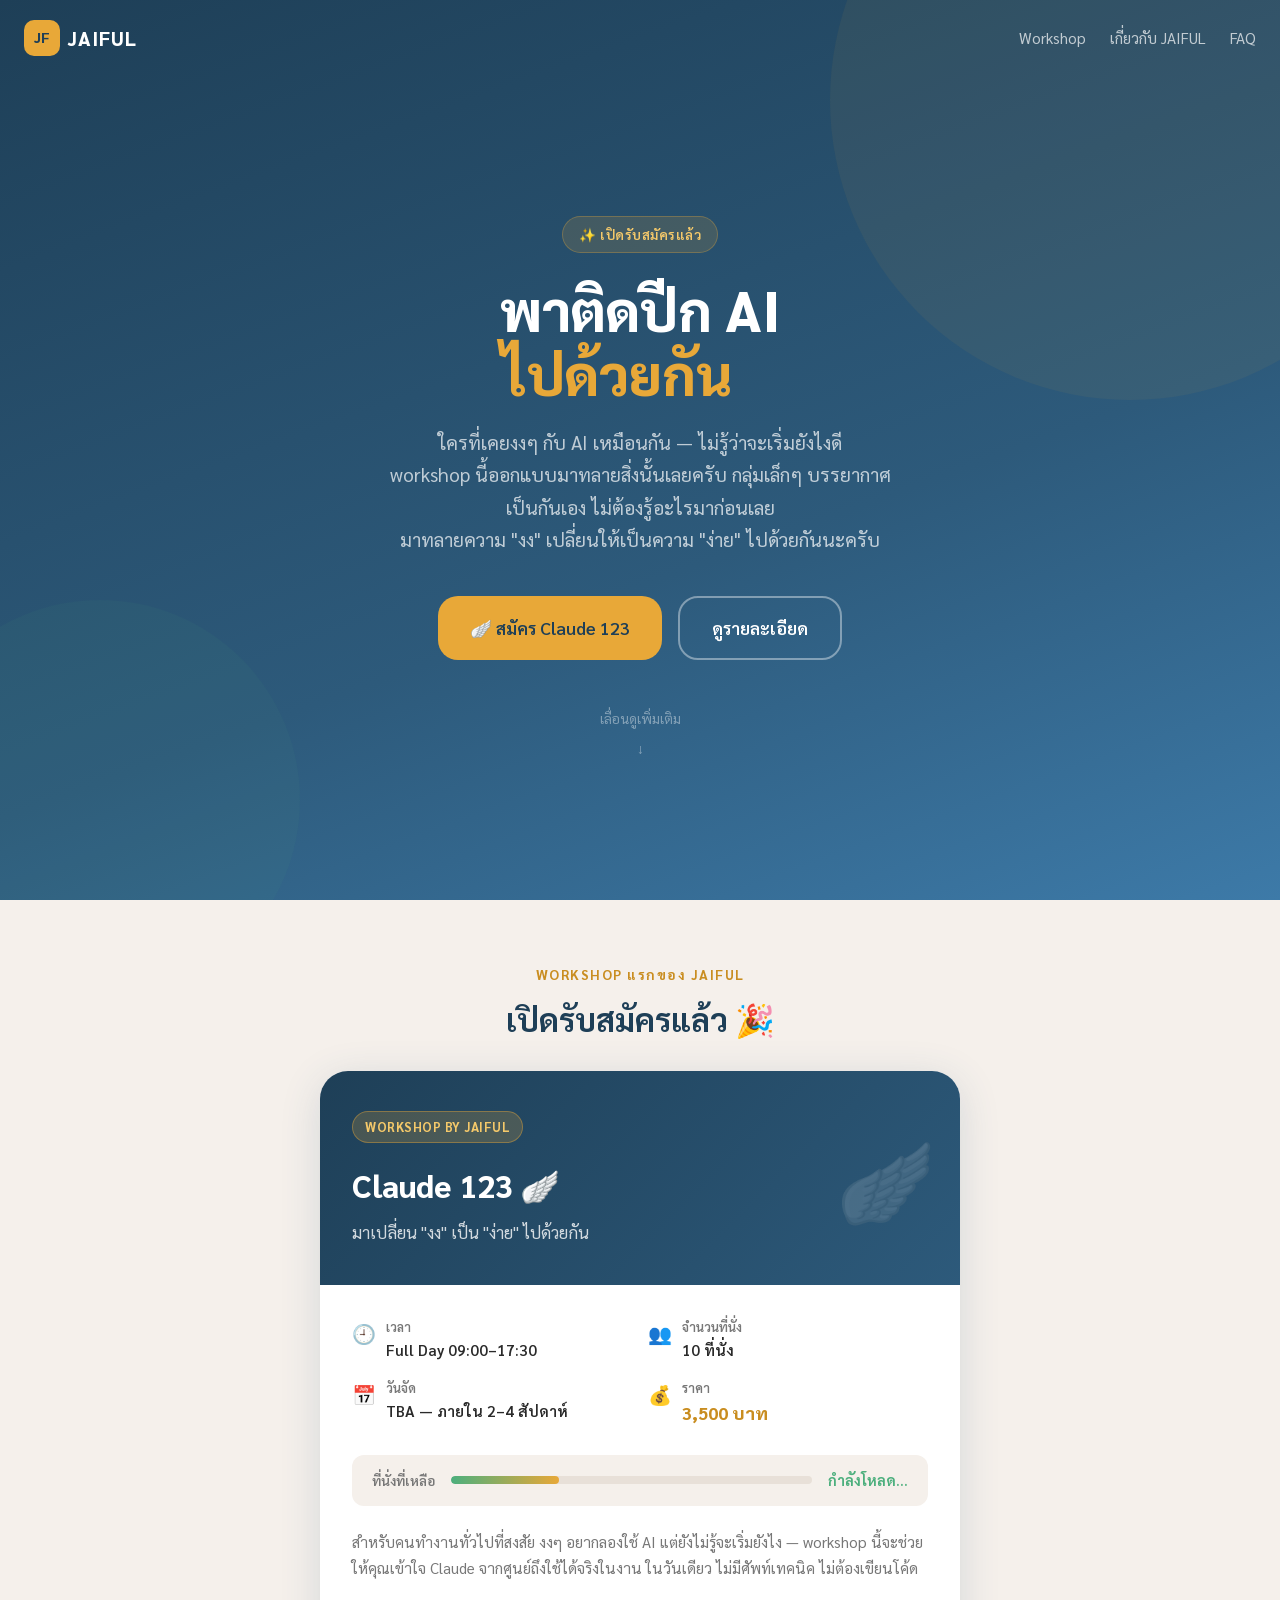
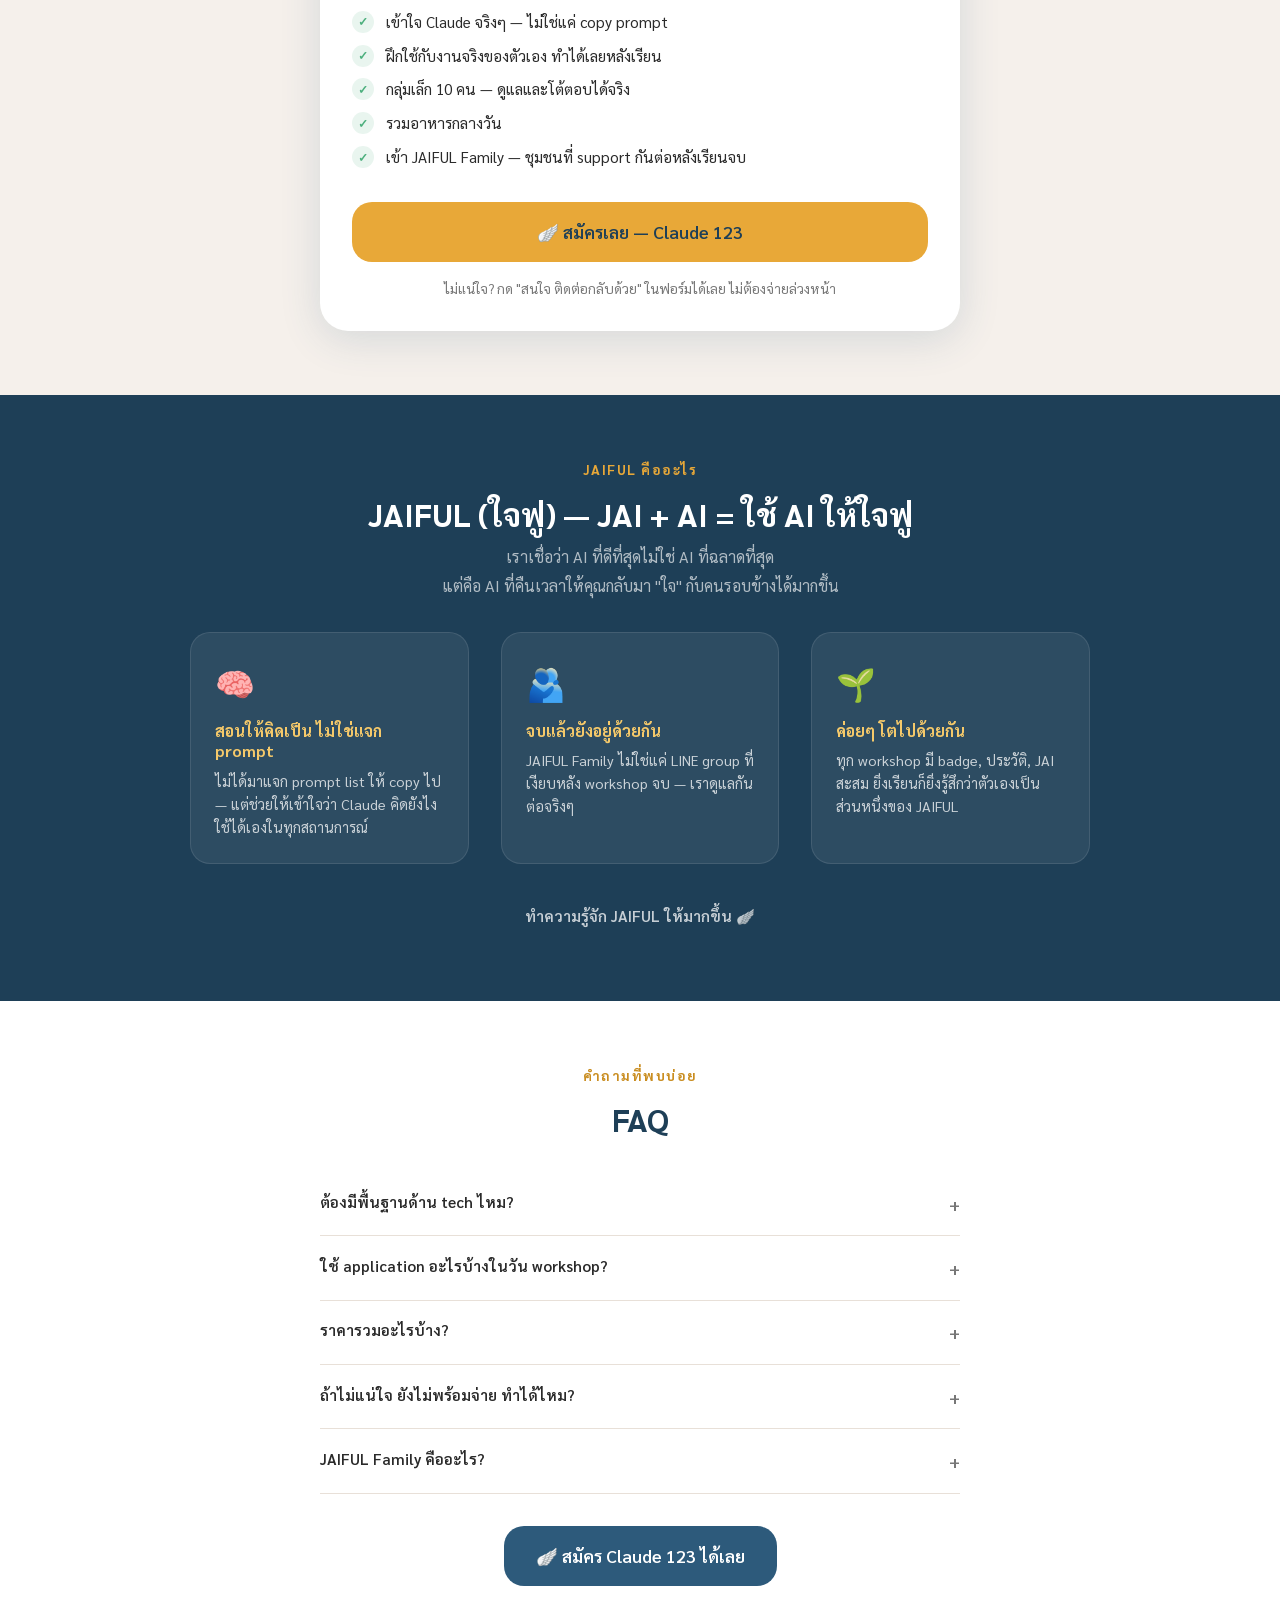
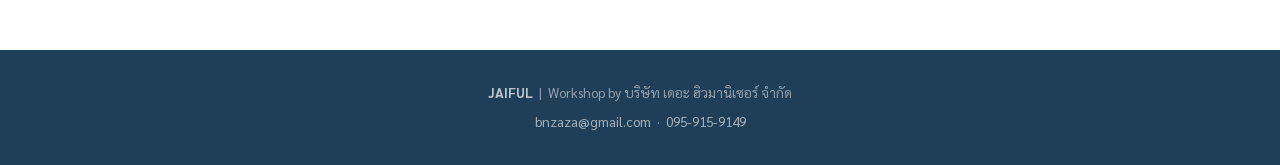
==== commit 1c71b974: "Polish: fix 4J title gap, wing fallback, location display, nav mobile - about: JUMP/JOY/JOIN/JOURNEY" ====
--- a/index.html
+++ b/index.html
@@ -89,6 +89,12 @@
       font-size: 0.95rem;
       text-decoration: none;
       transition: color 0.2s;
+      white-space: nowrap;
+    }
+
+    @media (max-width: 480px) {
+      .nav-links { gap: 0.875rem; }
+      .nav-links a { font-size: 0.8rem; }
     }
 
     .nav-links a:hover { color: white; }
@@ -485,7 +491,7 @@
       <h1 class="hero-title" style="text-align:left;">
         พาติดปีก AI<br><span class="accent">ไปด้วยกัน</span>
       </h1>
-      <img src="/wing.png" alt="" class="hero-wing">
+      <img src="/wing.png" alt="" class="hero-wing" onerror="this.style.display='none'">
     </div>
     <p class="hero-sub">
       ใครที่เคยงงๆ กับ AI เหมือนกัน — ไม่รู้ว่าจะเริ่มยังไงดี<br>
@@ -551,6 +557,13 @@
               <div class="meta-value gold ws-price-dynamic">3,500 บาท</div>
             </div>
           </div>
+          <div class="meta-item" id="ws-location-item" style="display:none;">
+            <span class="meta-icon">📍</span>
+            <div>
+              <div class="meta-label">สถานที่</div>
+              <div class="meta-value" id="ws-location-text">—</div>
+            </div>
+          </div>
         </div>
 
         <!-- Seats indicator -->
@@ -785,6 +798,12 @@
             el.textContent = dateStr;
           });
         }
+
+        // Show location if set
+        if (workshop.location) {
+          document.getElementById('ws-location-text').textContent = workshop.location;
+          document.getElementById('ws-location-item').style.display = '';
+        }
       }
     } catch (e) {
       document.getElementById('seats-left').textContent = 'ดูรายละเอียดในฟอร์ม';
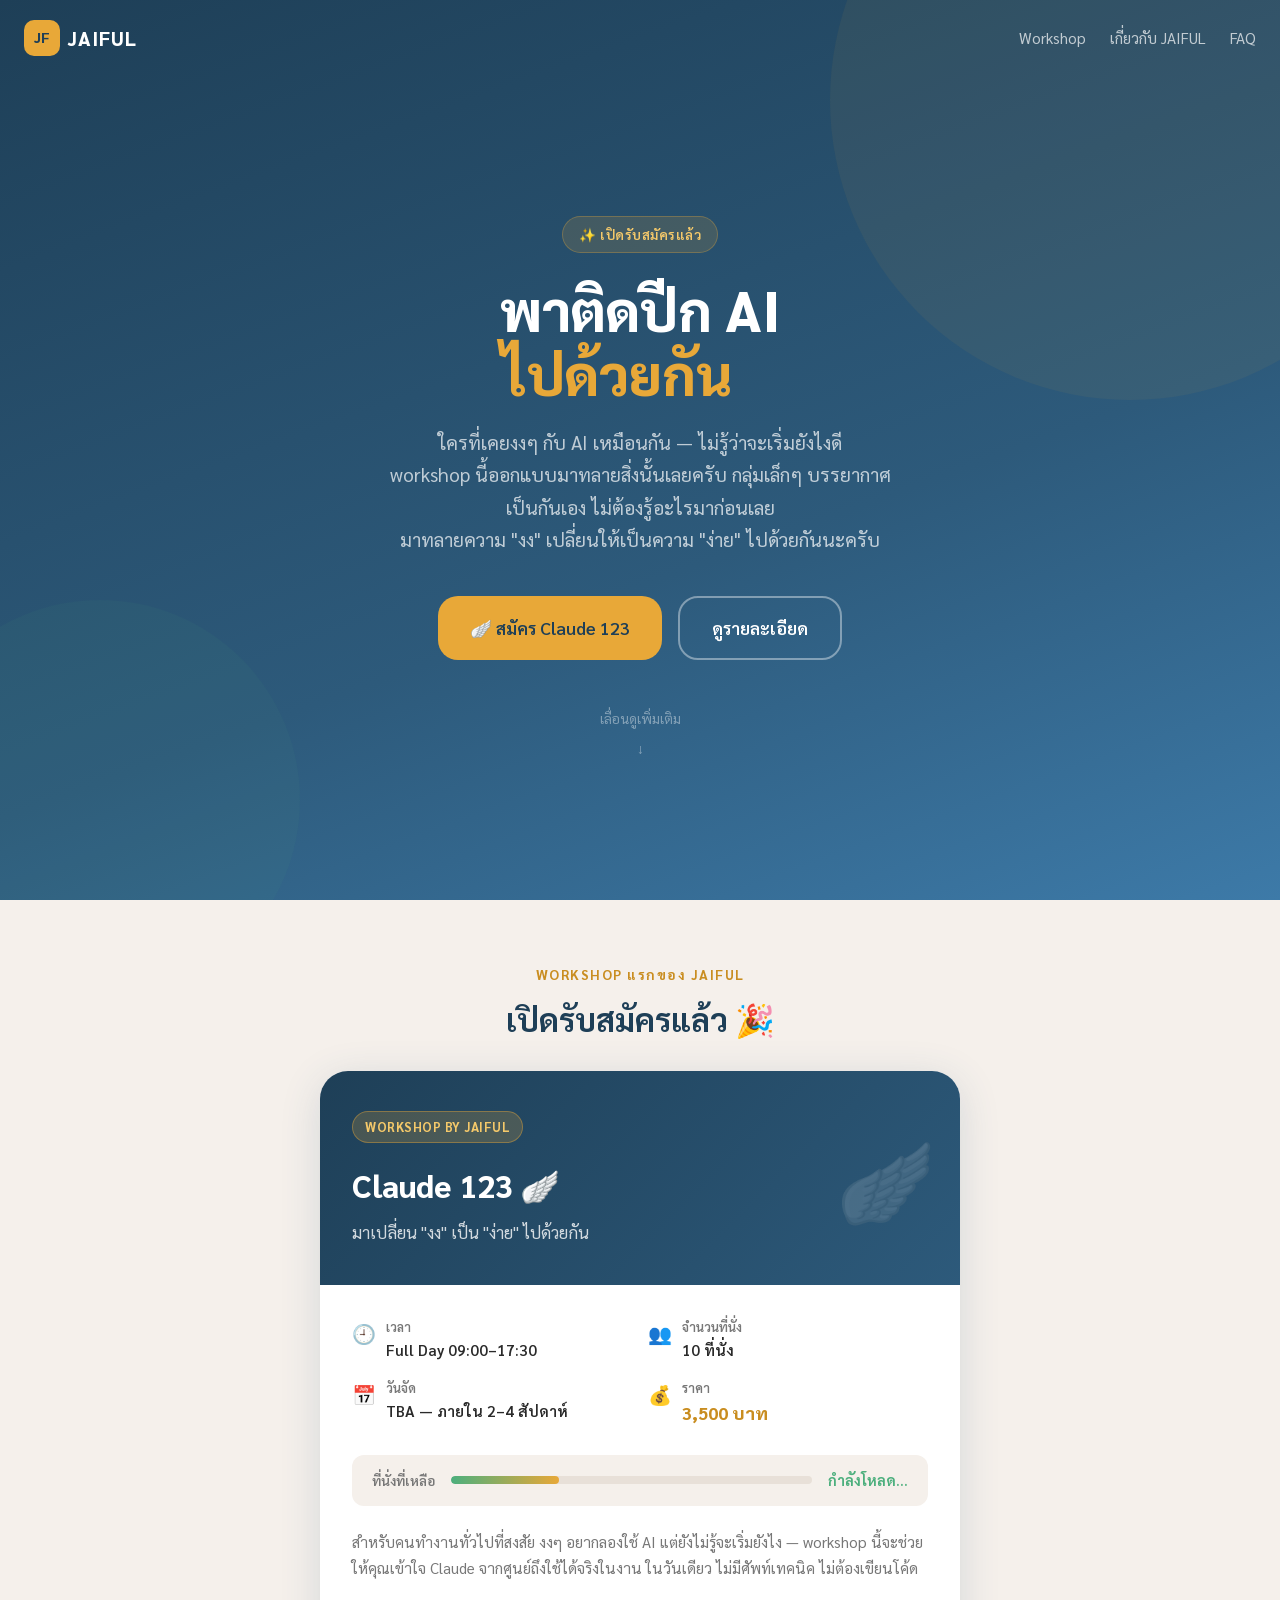
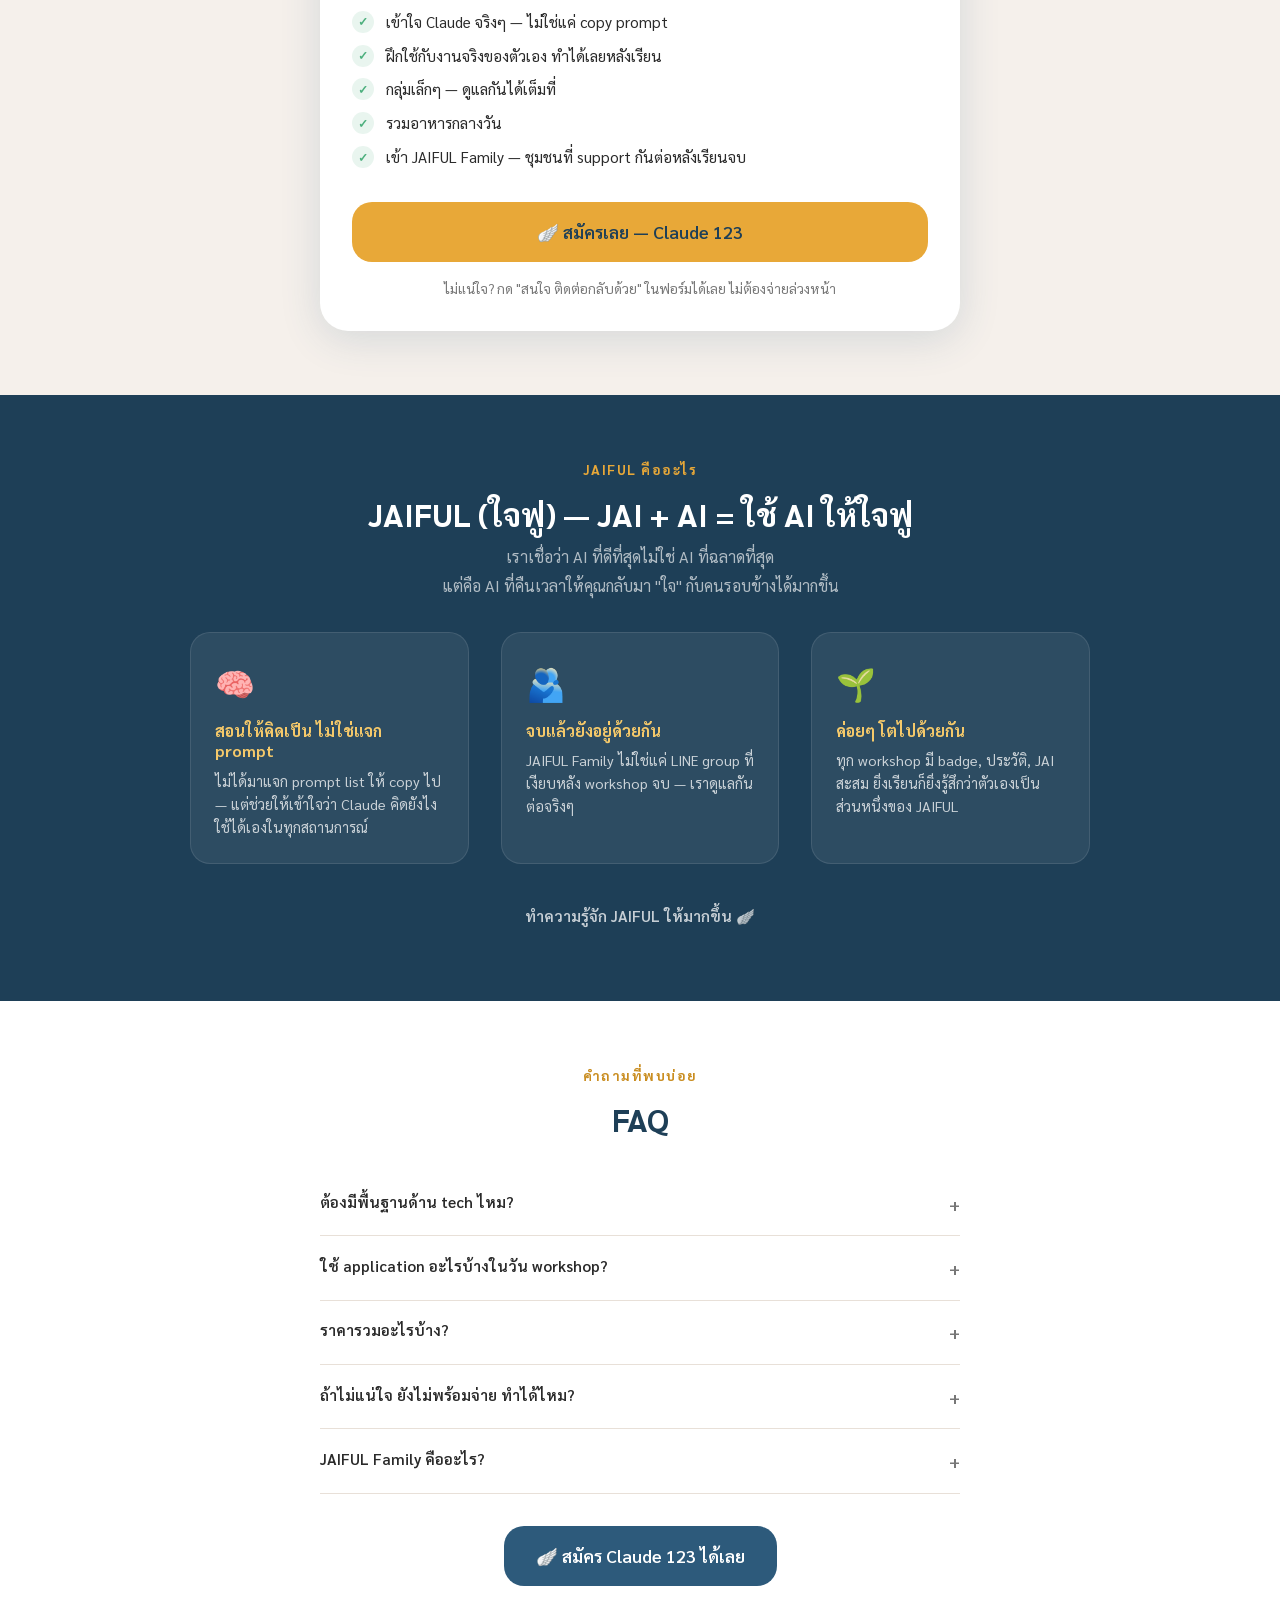
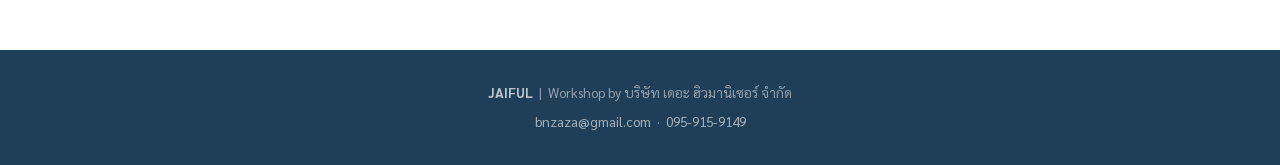
==== commit 93f179af: "Add AI discoverability: structured data, OG tags, llms.txt - index.html: JSON-LD schema (Organizatio" ====
--- a/index.html
+++ b/index.html
@@ -3,8 +3,76 @@
 <head>
   <meta charset="UTF-8">
   <meta name="viewport" content="width=device-width, initial-scale=1.0">
-  <title>JAIFUL — เรียนรู้ AI อย่างมีหลักคิด</title>
-  <meta name="description" content="JAIFUL ที่นี่คือชุมชนคนที่ใช้ AI อย่างมีหลักคิด เริ่มต้นกับ Claude 123 workshop แรกของเรา">
+  <title>JAIFUL — พาติดปีก AI ไปด้วยกัน</title>
+  <meta name="description" content="JAIFUL workshop สอนใช้ Claude AI สำหรับคนทำงานทั่วไป ไม่ต้องมีพื้นฐาน ใช้ได้จริงในวันเดียว กลุ่มเล็กๆ ดูแลกันได้เต็มที่ โดย Benz Varman — Bangkok">
+  <meta name="keywords" content="AI workshop, Claude AI, เรียน AI, workshop AI กรุงเทพ, JAIFUL, Benz Varman, The Humanizer, ใช้ AI ทำงาน">
+  <meta name="robots" content="index, follow">
+  <link rel="canonical" href="https://jaiful.web.app/">
+
+  <!-- Open Graph -->
+  <meta property="og:type"        content="website">
+  <meta property="og:url"         content="https://jaiful.web.app/">
+  <meta property="og:title"       content="JAIFUL — พาติดปีก AI ไปด้วยกัน">
+  <meta property="og:description" content="Workshop สอนใช้ Claude AI สำหรับคนทำงานทั่วไป ไม่ต้องมีพื้นฐาน ใช้ได้จริงในวันเดียว กลุ่มเล็กๆ ดูแลกันได้เต็มที่ โดย Benz Varman — Bangkok">
+  <meta property="og:site_name"   content="JAIFUL">
+  <meta property="og:locale"      content="th_TH">
+
+  <!-- Twitter/X Card -->
+  <meta name="twitter:card"        content="summary">
+  <meta name="twitter:title"       content="JAIFUL — พาติดปีก AI ไปด้วยกัน">
+  <meta name="twitter:description" content="Workshop สอนใช้ Claude AI สำหรับคนทำงานทั่วไป ไม่ต้องมีพื้นฐาน ใช้ได้จริงในวันเดียว">
+
+  <!-- JSON-LD Structured Data -->
+  <script type="application/ld+json">
+  {
+    "@context": "https://schema.org",
+    "@graph": [
+      {
+        "@type": "Organization",
+        "@id": "https://jaiful.web.app/#org",
+        "name": "JAIFUL",
+        "alternateName": "ใจฟู",
+        "url": "https://jaiful.web.app",
+        "description": "JAIFUL (ใจฟู) — JAI + AI = ใช้ AI ให้ใจฟู แบรนด์ที่เชื่อว่า AI ที่ดีที่สุดคือ AI ที่คืนเวลาให้คุณกลับมาใจกับคนรอบข้าง",
+        "founder": {
+          "@type": "Person",
+          "name": "Benz Varman",
+          "jobTitle": "AI Trainer & Speaker",
+          "worksFor": { "@id": "https://jaiful.web.app/#org" }
+        },
+        "sameAs": ["https://humanizer.web.app"]
+      },
+      {
+        "@type": "EducationEvent",
+        "@id": "https://jaiful.web.app/claude-123#event",
+        "name": "Claude 123 🪽 — Workshop AI สำหรับคนทำงานทั่วไป",
+        "description": "Workshop Full Day สอนใช้ Claude AI จากศูนย์ถึงใช้ได้จริงในงาน ไม่ต้องมีพื้นฐาน ไม่ต้องเขียนโค้ด กลุ่มเล็กๆ ดูแลกันได้เต็มที่ รวมอาหารกลางวัน",
+        "url": "https://jaiful.web.app/claude-123",
+        "organizer": { "@id": "https://jaiful.web.app/#org" },
+        "location": {
+          "@type": "Place",
+          "name": "กรุงเทพมหานคร",
+          "address": { "@type": "PostalAddress", "addressCountry": "TH", "addressLocality": "Bangkok" }
+        },
+        "inLanguage": "th",
+        "educationLevel": "Beginner",
+        "teaches": ["Claude AI", "Prompt Engineering", "AI สำหรับคนทำงาน", "ใช้ AI ในชีวิตจริง"],
+        "maximumAttendeeCapacity": 10,
+        "eventStatus": "https://schema.org/EventScheduled",
+        "eventAttendanceMode": "https://schema.org/OfflineEventAttendanceMode"
+      },
+      {
+        "@type": "WebSite",
+        "@id": "https://jaiful.web.app/#website",
+        "url": "https://jaiful.web.app",
+        "name": "JAIFUL",
+        "publisher": { "@id": "https://jaiful.web.app/#org" },
+        "inLanguage": "th"
+      }
+    ]
+  }
+  </script>
+
   <link rel="stylesheet" href="css/styles.css">
   <style>
     /* ── Hero ── */
@@ -594,7 +662,7 @@
           </div>
           <div class="highlight-item">
             <span class="highlight-check">✓</span>
-            <span>กลุ่มเล็ก 10 คน — ดูแลและโต้ตอบได้จริง</span>
+            <span>กลุ่มเล็กๆ — ดูแลกันได้เต็มที่</span>
           </div>
           <div class="highlight-item">
             <span class="highlight-check">✓</span>
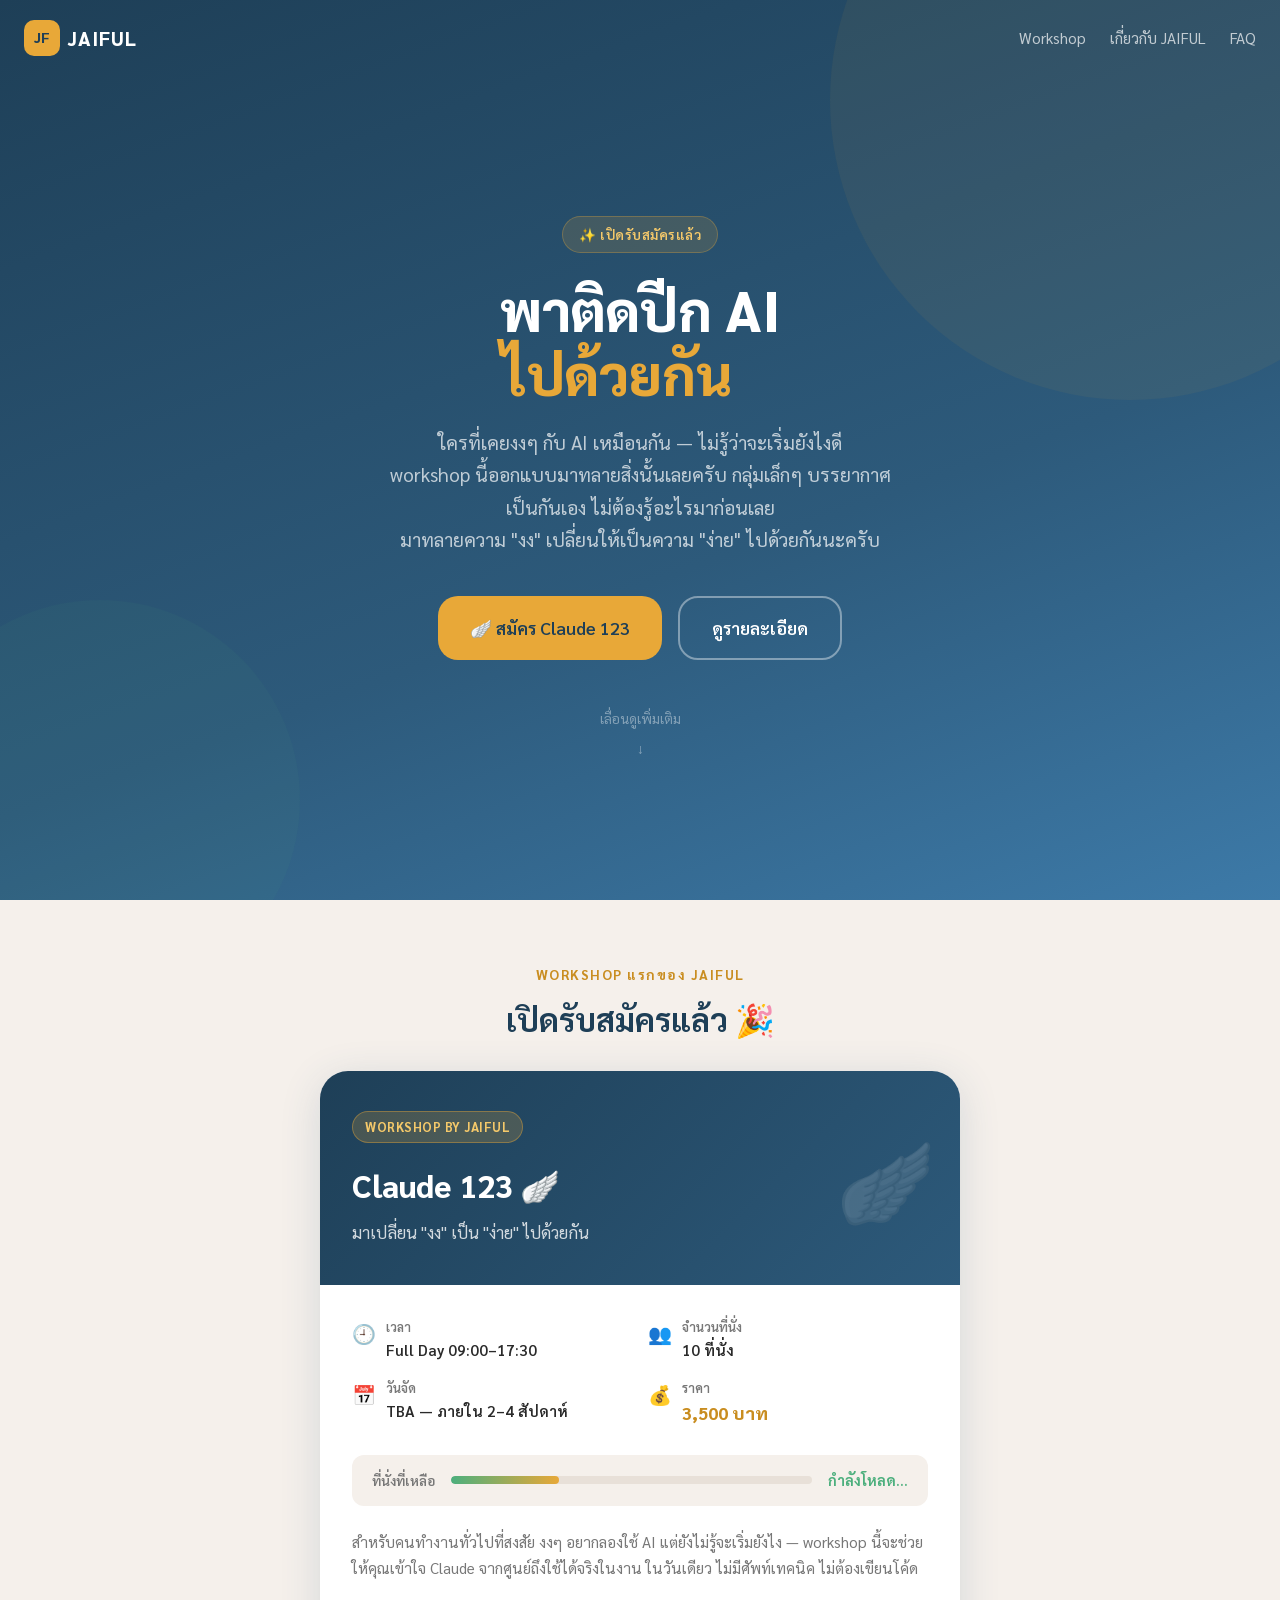
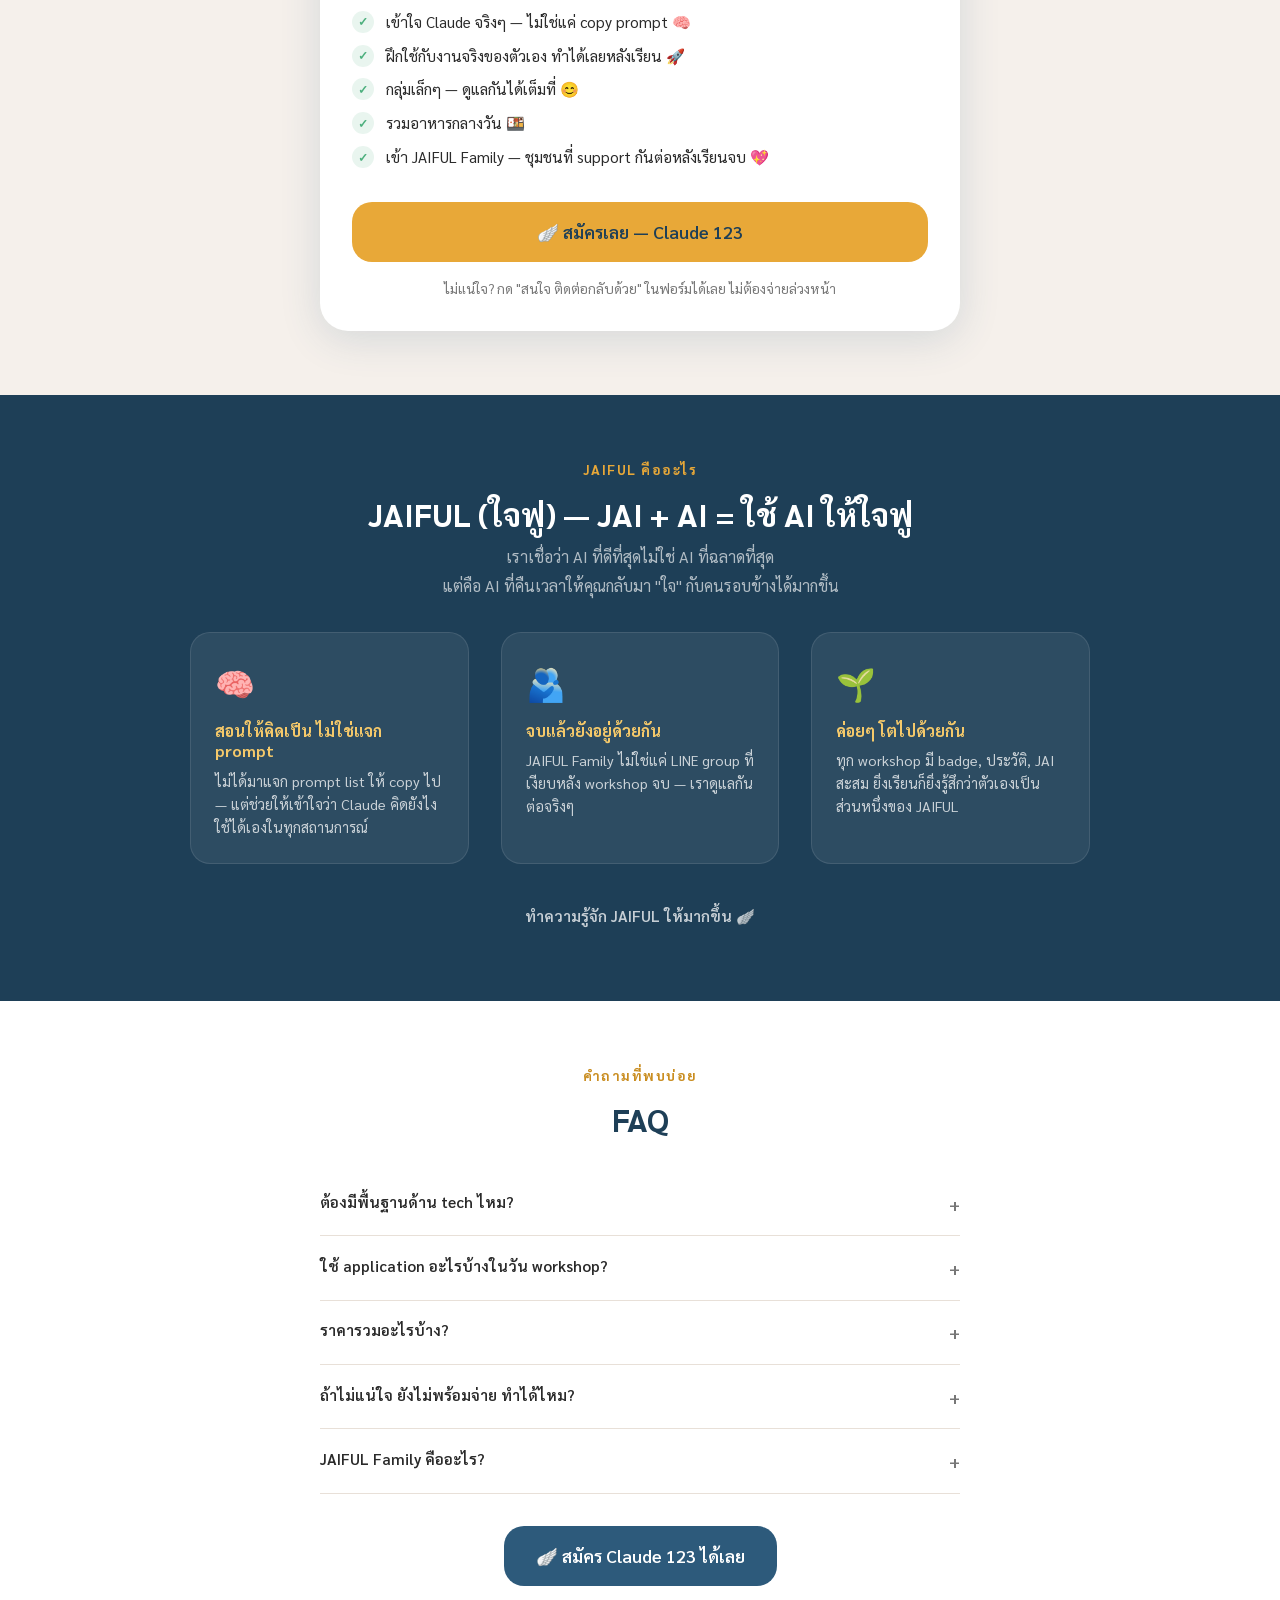
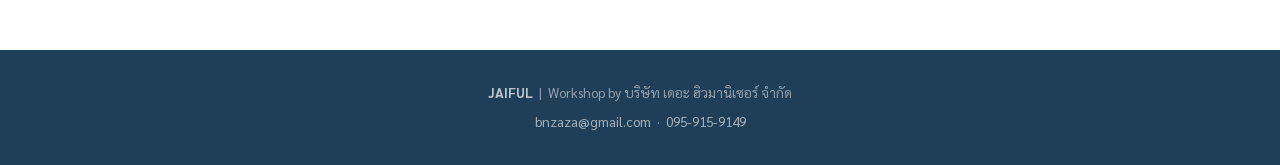
==== commit 2226c817: "Add emojis to workshop highlights" ====
--- a/index.html
+++ b/index.html
@@ -654,23 +654,23 @@
         <div class="workshop-highlights">
           <div class="highlight-item">
             <span class="highlight-check">✓</span>
-            <span>เข้าใจ Claude จริงๆ — ไม่ใช่แค่ copy prompt</span>
+            <span>เข้าใจ Claude จริงๆ — ไม่ใช่แค่ copy prompt 🧠</span>
           </div>
           <div class="highlight-item">
             <span class="highlight-check">✓</span>
-            <span>ฝึกใช้กับงานจริงของตัวเอง ทำได้เลยหลังเรียน</span>
+            <span>ฝึกใช้กับงานจริงของตัวเอง ทำได้เลยหลังเรียน 🚀</span>
           </div>
           <div class="highlight-item">
             <span class="highlight-check">✓</span>
-            <span>กลุ่มเล็กๆ — ดูแลกันได้เต็มที่</span>
+            <span>กลุ่มเล็กๆ — ดูแลกันได้เต็มที่ 😊</span>
           </div>
           <div class="highlight-item">
             <span class="highlight-check">✓</span>
-            <span>รวมอาหารกลางวัน</span>
+            <span>รวมอาหารกลางวัน 🍱</span>
           </div>
           <div class="highlight-item">
             <span class="highlight-check">✓</span>
-            <span>เข้า JAIFUL Family — ชุมชนที่ support กันต่อหลังเรียนจบ</span>
+            <span>เข้า JAIFUL Family — ชุมชนที่ support กันต่อหลังเรียนจบ 💖</span>
           </div>
         </div>
 
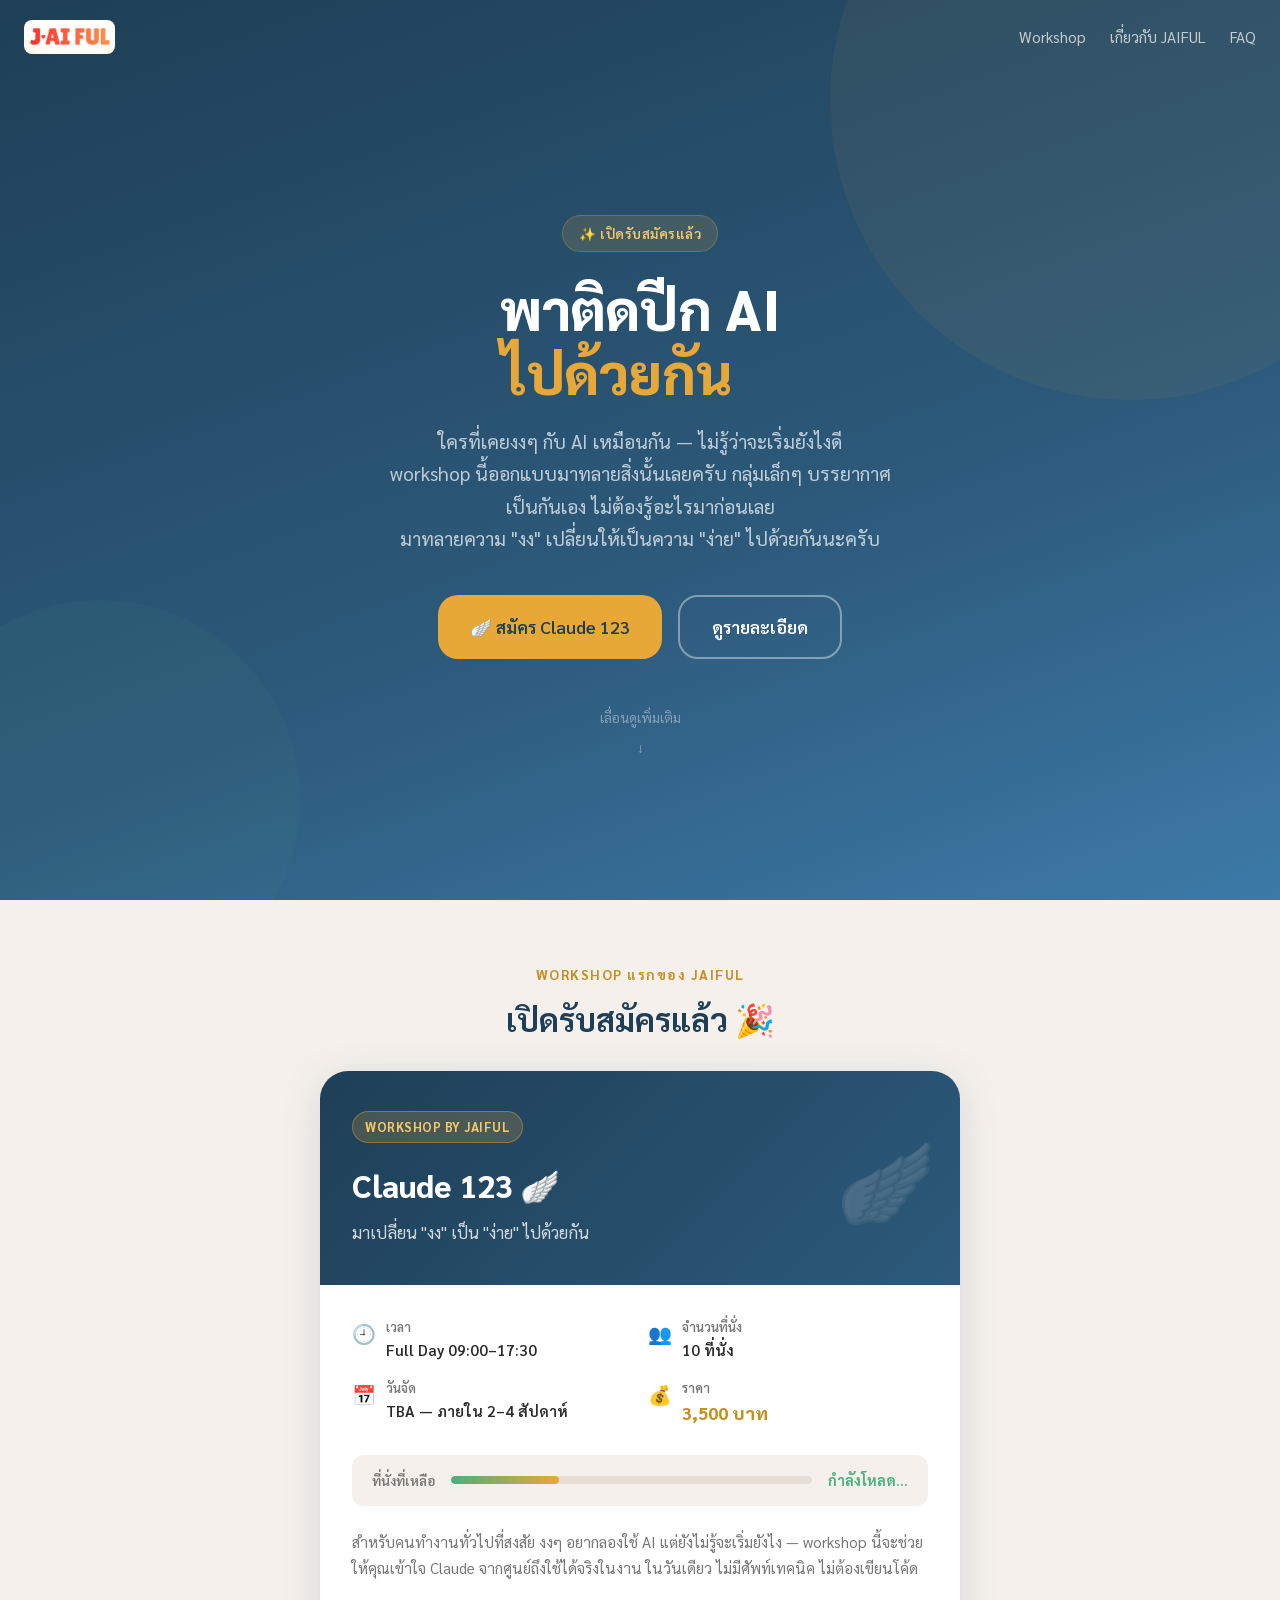
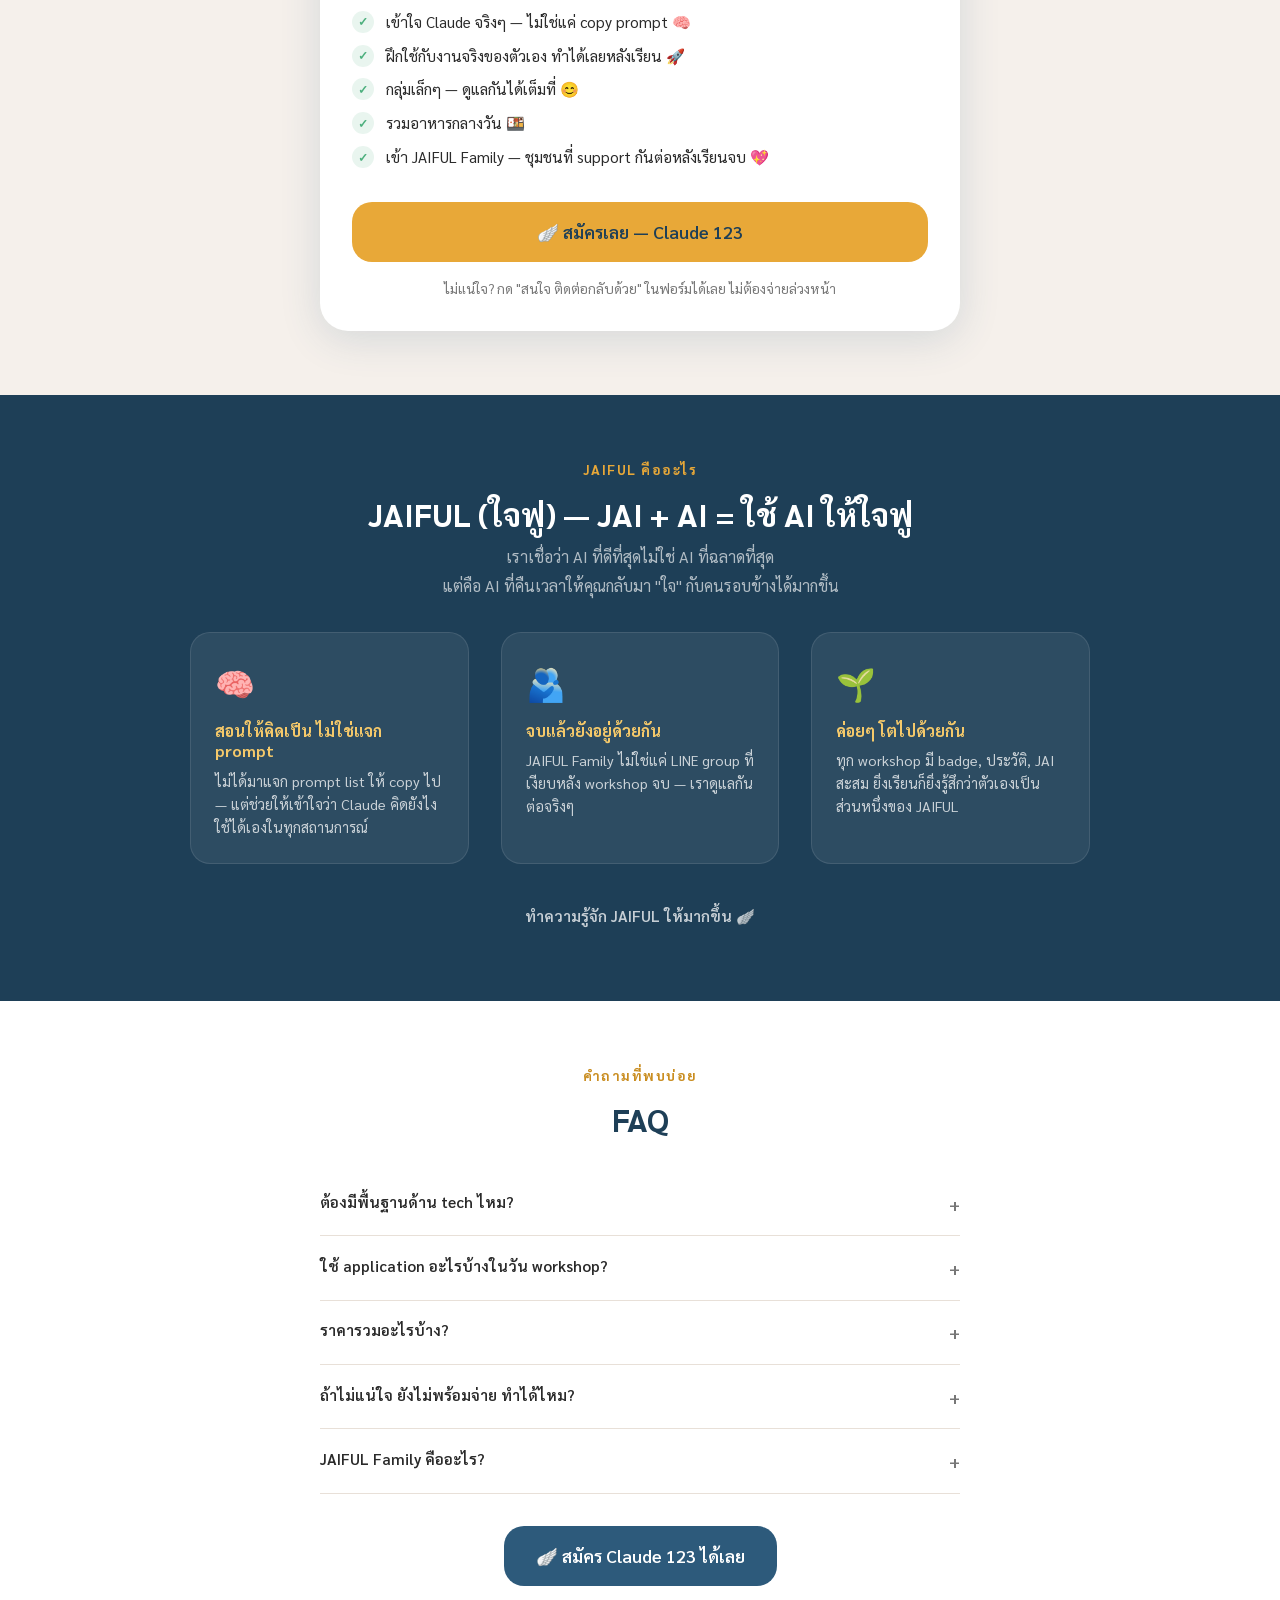
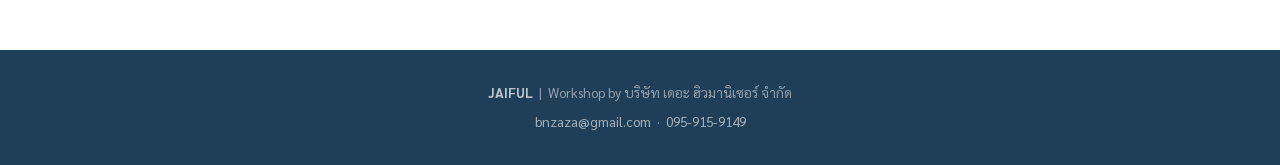
==== commit 718e0bcb: "Replace CSS logo with jaiful-logo.png across all pages" ====
--- a/index.html
+++ b/index.html
@@ -122,28 +122,14 @@
     .nav-logo {
       display: flex;
       align-items: center;
-      gap: 0.5rem;
       text-decoration: none;
     }
 
-    .nav-logo .logo-mark {
-      width: 36px;
-      height: 36px;
-      background: var(--gold);
-      border-radius: 10px;
-      display: flex;
-      align-items: center;
-      justify-content: center;
-      font-weight: 900;
-      font-size: 0.9rem;
-      color: var(--blue-dark);
-    }
-
-    .nav-logo .logo-text {
-      font-size: 1.2rem;
-      font-weight: 800;
-      color: white;
-      letter-spacing: 1px;
+    .nav-logo-img {
+      height: 34px;
+      width: auto;
+      border-radius: 8px;
+      display: block;
     }
 
     .nav-links {
@@ -541,8 +527,7 @@
 <section class="hero">
   <nav class="nav">
     <a href="/" class="nav-logo">
-      <div class="logo-mark">JF</div>
-      <span class="logo-text">JAIFUL</span>
+      <img src="/jaiful-logo.png" alt="JAIFUL" class="nav-logo-img">
     </a>
     <div class="nav-links">
       <a href="#workshop">Workshop</a>
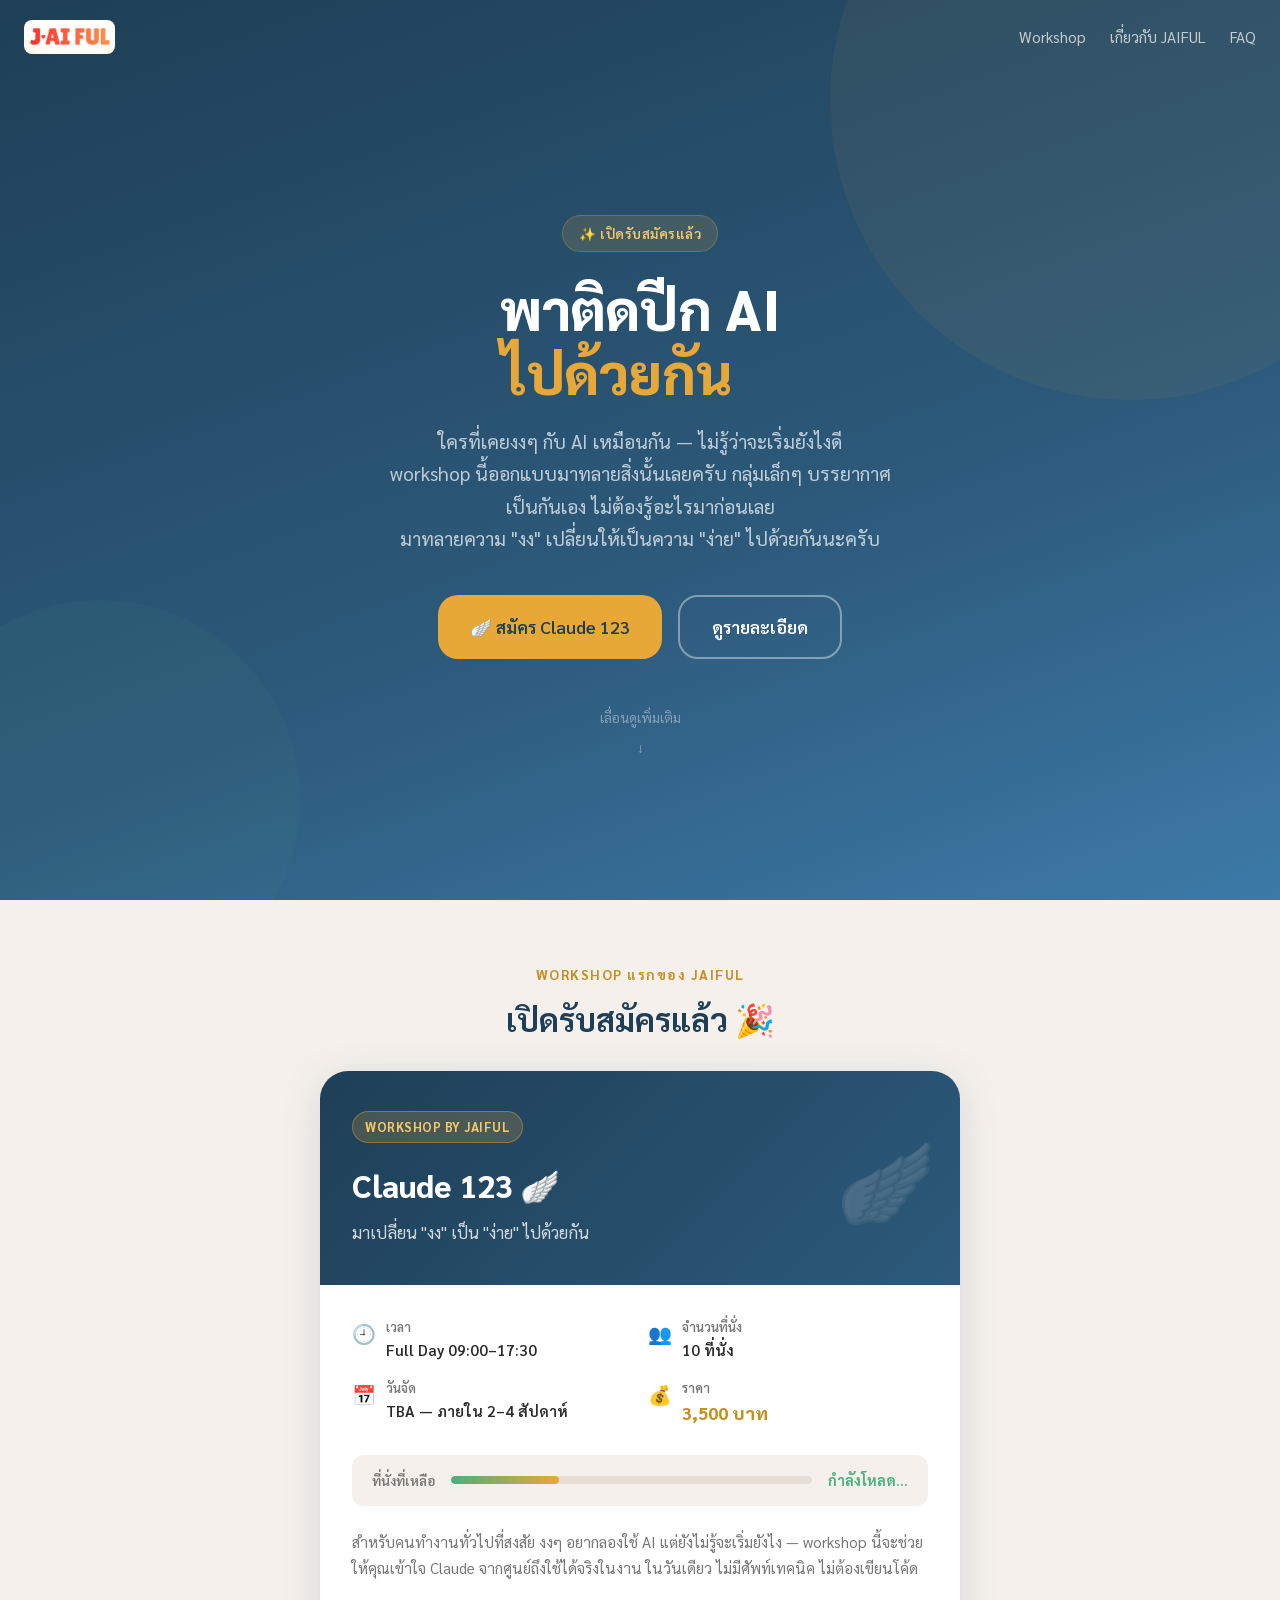
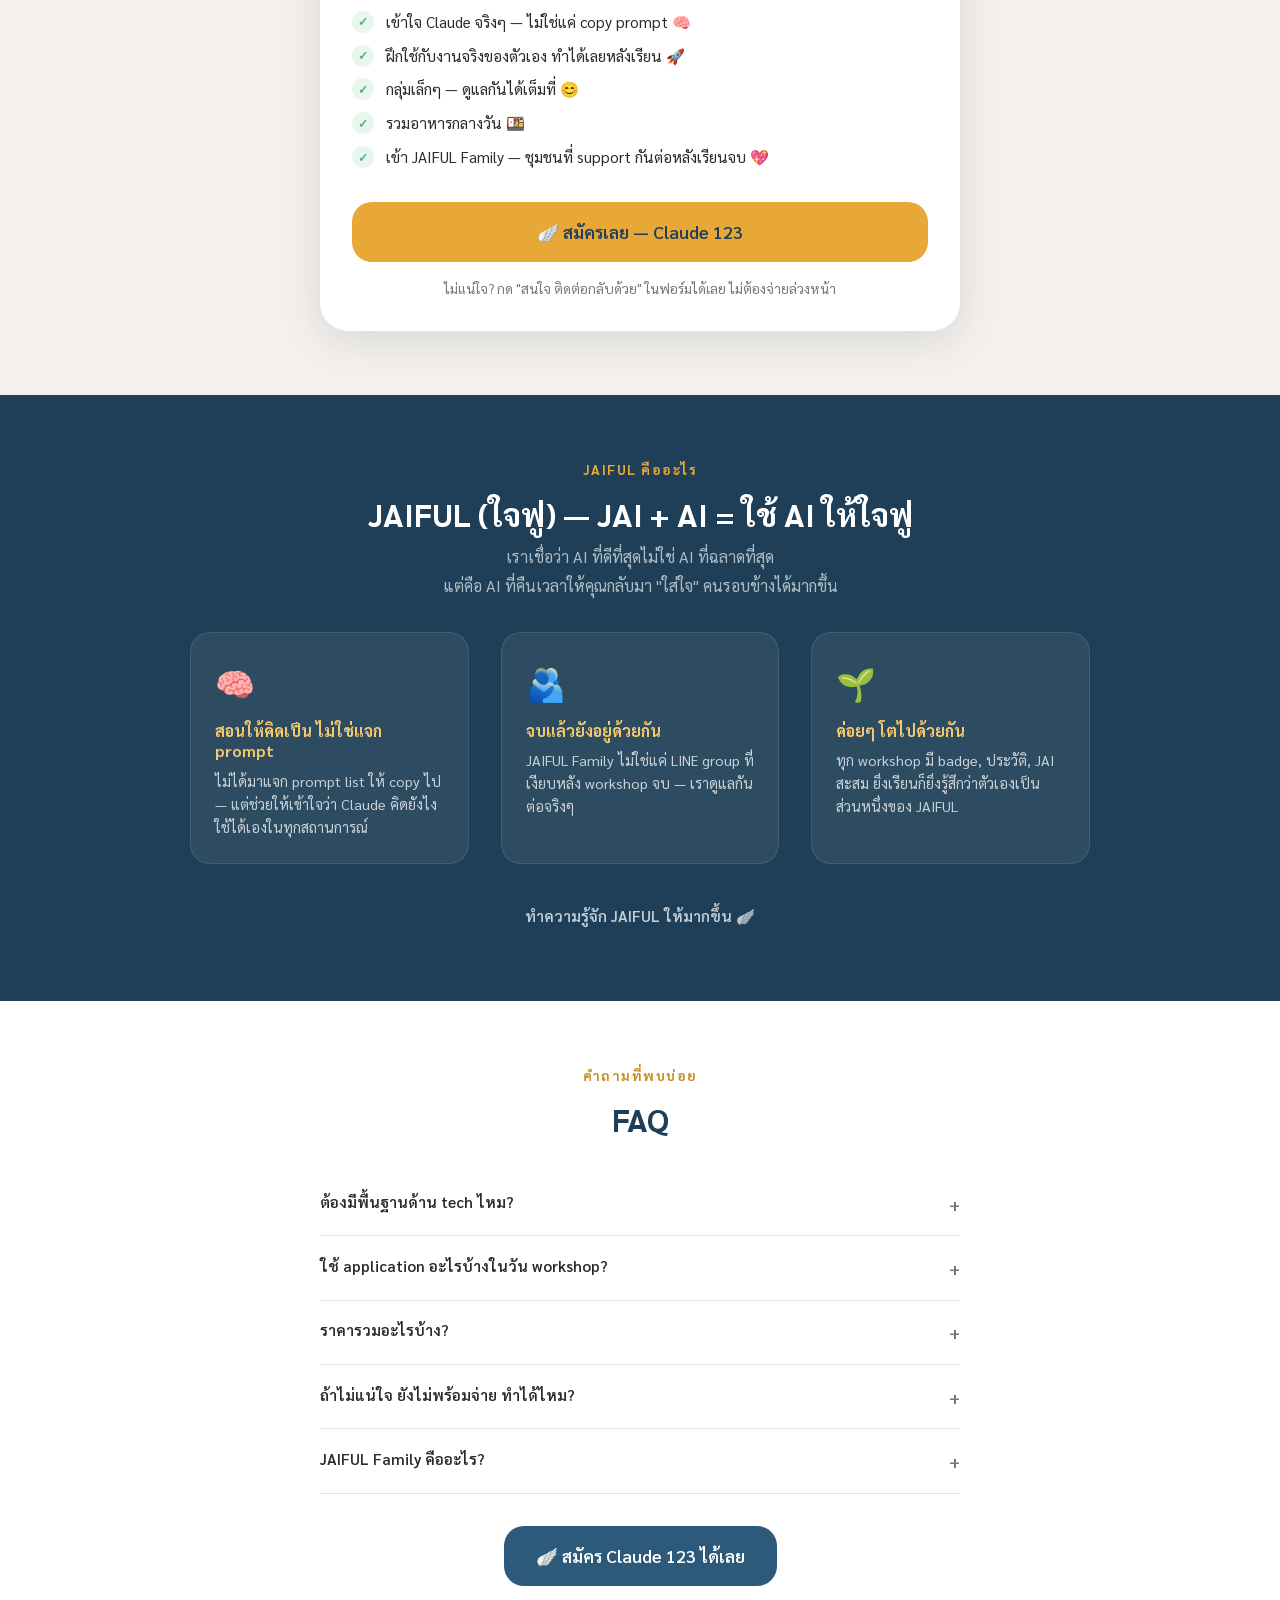
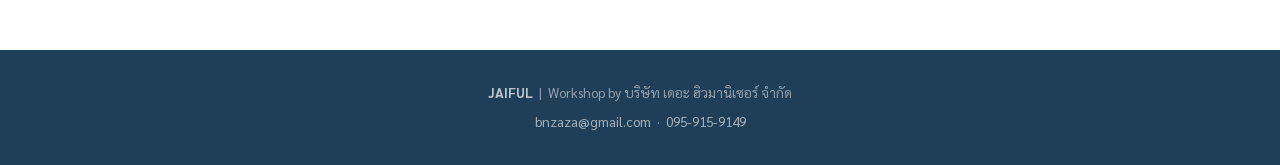
==== commit 2c029c80: "Update tagline: ใส่ใจ instead of ใจ" ====
--- a/index.html
+++ b/index.html
@@ -680,7 +680,7 @@
     </h2>
     <p class="text-center" style="color:rgba(255,255,255,0.65); max-width:520px; margin: 0 auto; line-height:1.8;">
       เราเชื่อว่า AI ที่ดีที่สุดไม่ใช่ AI ที่ฉลาดที่สุด<br>
-      แต่คือ AI ที่คืนเวลาให้คุณกลับมา "ใจ" กับคนรอบข้างได้มากขึ้น
+      แต่คือ AI ที่คืนเวลาให้คุณกลับมา "ใส่ใจ" คนรอบข้างได้มากขึ้น
     </p>
 
     <div class="about-grid">
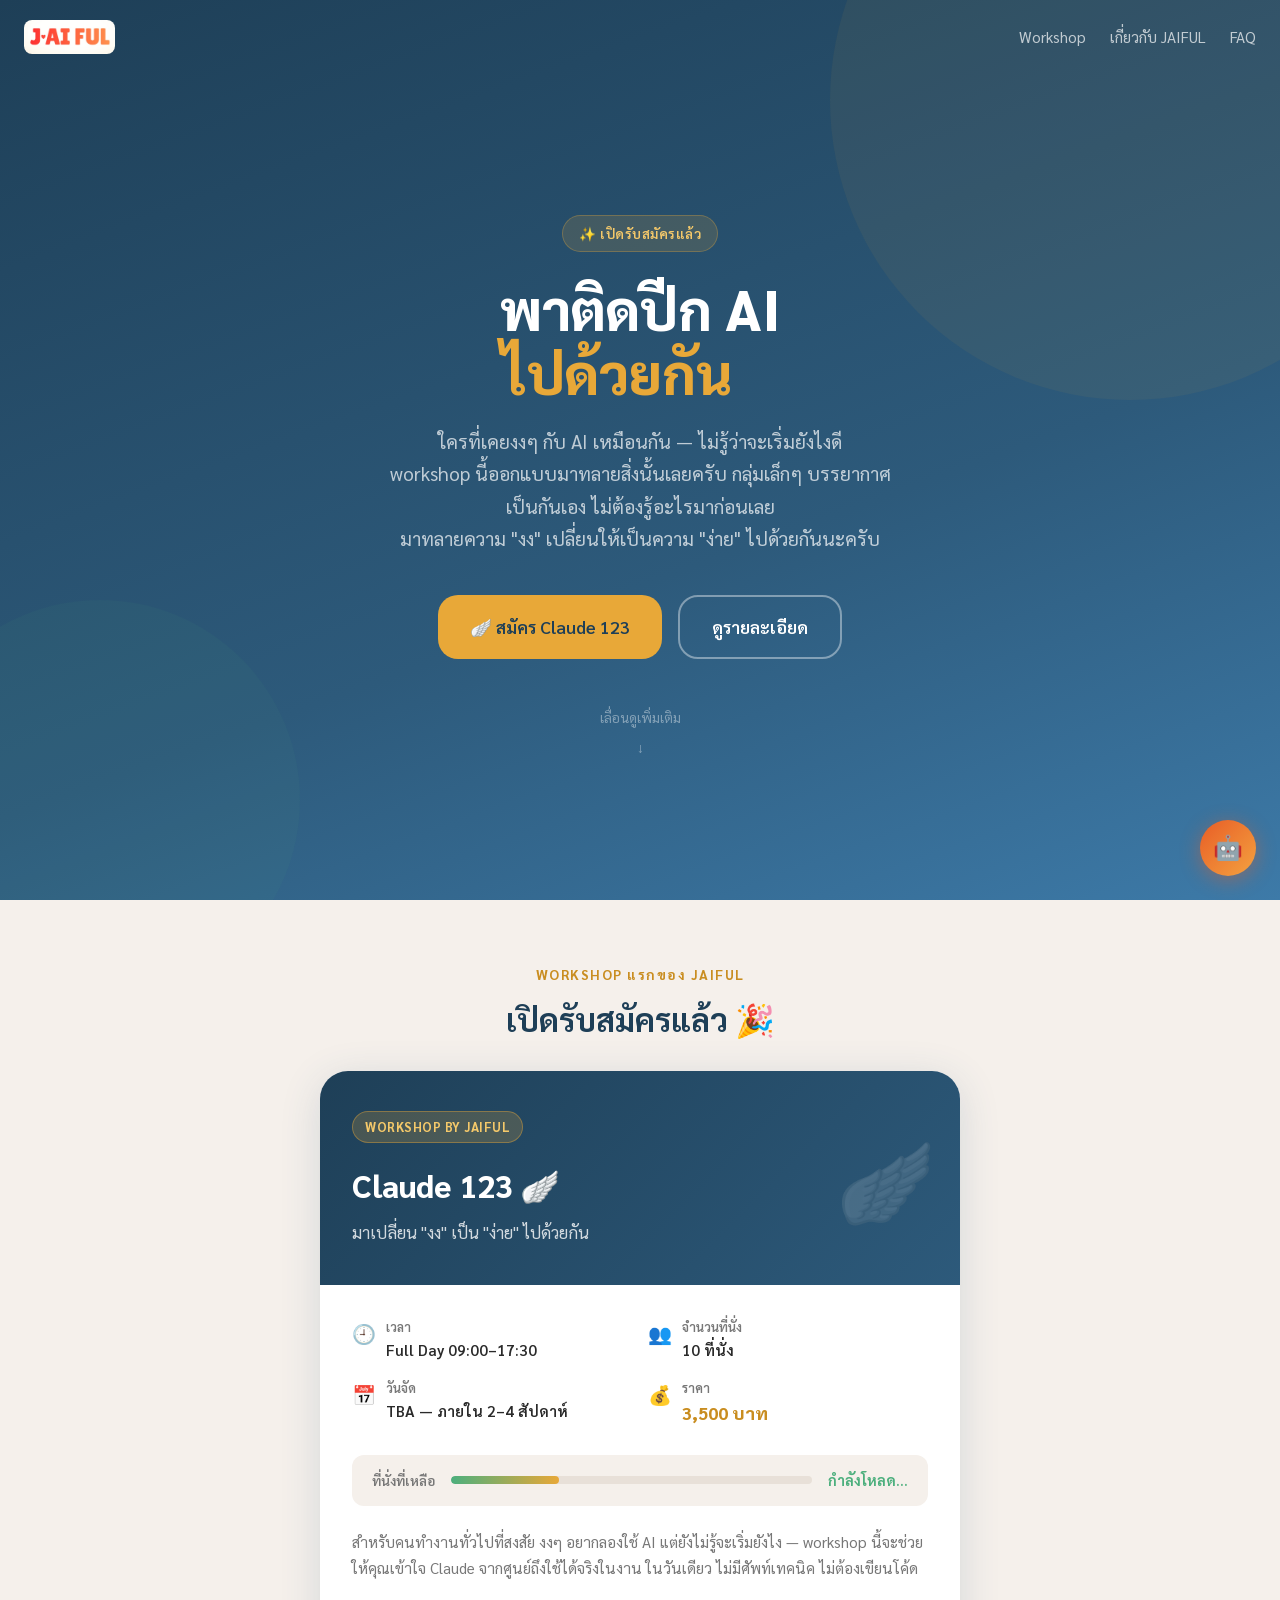
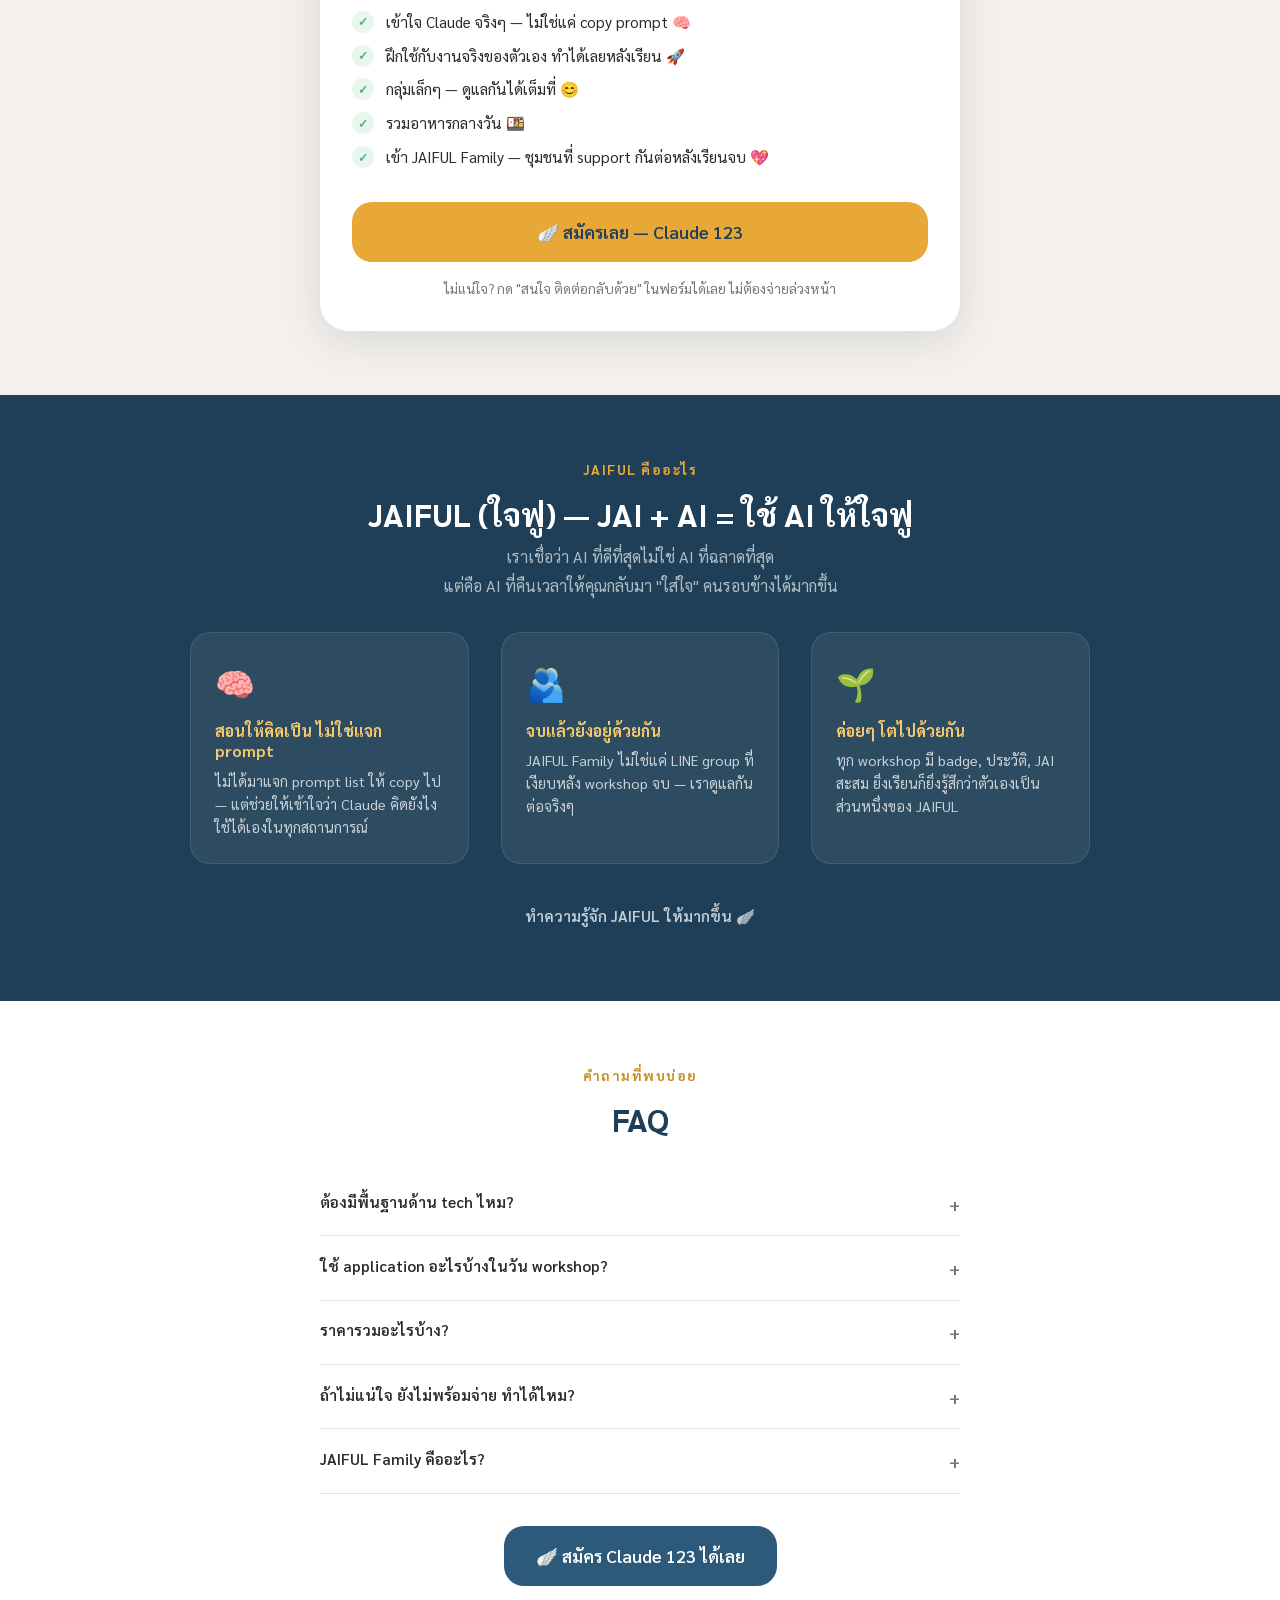
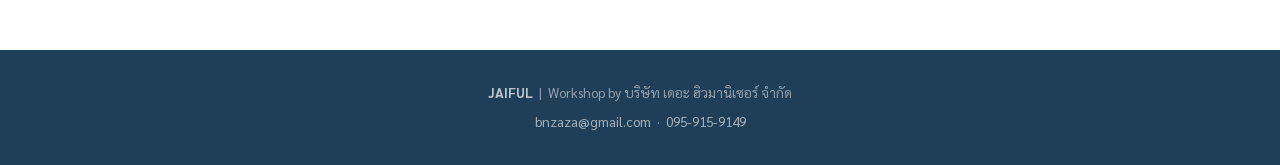
==== commit ef39f341: "Add live Claude chat widget with Supabase Edge Function" ====
--- a/index.html
+++ b/index.html
@@ -794,6 +794,106 @@
 <!-- Toast container -->
 <div id="toast-container"></div>
 
+<!-- ── Claude Chat Widget ── -->
+<div id="claude-widget" style="
+  position: fixed; bottom: 1.5rem; right: 1.5rem;
+  z-index: 1000; font-family: inherit;
+">
+  <!-- Bubble toggle button -->
+  <button id="claude-toggle" onclick="toggleClaude()" style="
+    width: 56px; height: 56px; border-radius: 50%;
+    background: linear-gradient(135deg, #e85d26 0%, #f4a240 100%);
+    border: none; cursor: pointer; box-shadow: 0 4px 20px rgba(232,93,38,0.45);
+    display: flex; align-items: center; justify-content: center;
+    font-size: 1.5rem; transition: transform 0.2s;
+  " title="ลองคุยกับ Claude">
+    🤖
+  </button>
+
+  <!-- Chat panel -->
+  <div id="claude-panel" style="
+    display: none;
+    position: absolute; bottom: 68px; right: 0;
+    width: 320px; background: white; border-radius: 16px;
+    box-shadow: 0 8px 40px rgba(0,0,0,0.18); overflow: hidden;
+  ">
+    <!-- Header -->
+    <div style="
+      background: linear-gradient(135deg, #1a2f5e 0%, #2a4a8a 100%);
+      padding: 1rem 1.25rem; display: flex; align-items: center; gap: 0.75rem;
+    ">
+      <div style="
+        width: 36px; height: 36px; border-radius: 50%;
+        background: linear-gradient(135deg, #e85d26, #f4a240);
+        display: flex; align-items: center; justify-content: center; font-size: 1.1rem;
+      ">🤖</div>
+      <div>
+        <div style="color:white; font-weight:700; font-size:0.95rem;">ลองคุยกับ Claude ดู</div>
+        <div style="color:rgba(255,255,255,0.55); font-size:0.72rem;">ตัวอย่างจริงๆ ที่ใช้ได้วันนี้</div>
+      </div>
+      <button onclick="toggleClaude()" style="
+        margin-left:auto; background:none; border:none; color:rgba(255,255,255,0.6);
+        font-size:1.2rem; cursor:pointer; line-height:1;
+      ">✕</button>
+    </div>
+
+    <!-- Preset chips -->
+    <div id="claude-chips" style="padding: 0.875rem 1rem 0.5rem; display:flex; flex-wrap:wrap; gap:0.4rem;">
+      <button class="claude-chip" onclick="sendPreset(this)" data-msg="ช่วยเขียนอีเมลสรุปประชุมแบบกระชับให้หน่อย">✉️ เขียนอีเมล</button>
+      <button class="claude-chip" onclick="sendPreset(this)" data-msg="ช่วยคิด checklist ก่อนเปิด presentation ให้ลูกค้าหน่อย">📋 Checklist งาน</button>
+      <button class="claude-chip" onclick="sendPreset(this)" data-msg="ถ้าผมเป็น HR อยากใช้ Claude ช่วยงานได้ยังไงบ้าง?">👥 ถ้าผมเป็น HR</button>
+      <button class="claude-chip" onclick="sendPreset(this)" data-msg="ช่วยแปลงประโยคนี้ให้ฟังดูมืออาชีพขึ้น: 'ฝากติดต่อกลับด้วยนะคับ'">✨ ขัดประโยค</button>
+    </div>
+
+    <!-- Messages -->
+    <div id="claude-messages" style="
+      max-height: 240px; overflow-y: auto;
+      padding: 0.5rem 1rem; display:flex; flex-direction:column; gap:0.75rem;
+    "></div>
+
+    <!-- Input -->
+    <div style="padding: 0.75rem 1rem; border-top: 1px solid #f0f0f0; display:flex; gap:0.5rem;">
+      <input id="claude-input" type="text" placeholder="หรือพิมพ์อะไรก็ได้..." maxlength="300" style="
+        flex:1; padding: 0.5rem 0.75rem; border: 1px solid #e0e0e0; border-radius: 20px;
+        font-size: 0.85rem; outline:none; font-family:inherit;
+      " onkeydown="if(event.key==='Enter') sendClaude()">
+      <button onclick="sendClaude()" id="claude-send" style="
+        width:34px; height:34px; border-radius:50%; background: linear-gradient(135deg, #e85d26, #f4a240);
+        border:none; cursor:pointer; font-size:1rem; flex-shrink:0;
+        display:flex; align-items:center; justify-content:center;
+      ">➤</button>
+    </div>
+
+    <!-- Subtle hook -->
+    <div id="claude-hook" style="display:none;
+      background: #fffbf5; border-top: 1px solid #fde8c8;
+      padding: 0.625rem 1rem; font-size: 0.78rem; color: #b85c00;
+      display: flex; align-items: center; gap: 0.5rem;
+    ">
+      💡 <span>อยากสร้าง workflow แบบนี้ใช้เองได้? <a href="/claude-123" style="color:#e85d26; font-weight:700; text-decoration:none;">ดู Claude 123 →</a></span>
+    </div>
+  </div>
+</div>
+
+<style>
+.claude-chip {
+  background: #f5f7ff; border: 1px solid #dde3f5; border-radius: 20px;
+  padding: 0.3rem 0.65rem; font-size: 0.78rem; cursor: pointer;
+  color: #2a4a8a; font-family: inherit; transition: all 0.15s;
+  white-space: nowrap;
+}
+.claude-chip:hover { background: #e8edff; border-color: #aab8e8; }
+.claude-chip:disabled { opacity: 0.4; cursor: default; }
+
+.msg-bubble {
+  max-width: 86%; padding: 0.55rem 0.8rem; border-radius: 12px;
+  font-size: 0.84rem; line-height: 1.55; word-break: break-word;
+}
+.msg-user { align-self: flex-end; background: #1a2f5e; color: white; border-bottom-right-radius: 4px; }
+.msg-claude { align-self: flex-start; background: #f4f6fb; color: #1a1a2e; border-bottom-left-radius: 4px; }
+.msg-typing { opacity: 0.5; font-style: italic; }
+</style>
+
 <!-- Supabase CDN -->
 <script src="https://cdn.jsdelivr.net/npm/@supabase/supabase-js@2"></script>
 <script src="js/config.js"></script>
@@ -873,6 +973,79 @@
       if (!isOpen) item.classList.add('open');
     });
   });
+
+  // ── Claude Widget ──
+  const CLAUDE_FN_URL = 'https://wtrhcyspnkgtvaxtcsax.supabase.co/functions/v1/claude-chat';
+  let replyCount = 0;
+
+  function toggleClaude() {
+    const panel = document.getElementById('claude-panel');
+    const btn   = document.getElementById('claude-toggle');
+    const open  = panel.style.display === 'none' || panel.style.display === '';
+    panel.style.display = open ? 'block' : 'none';
+    btn.style.transform = open ? 'scale(0.9)' : 'scale(1)';
+  }
+
+  function addMsg(text, role) {
+    const wrap = document.getElementById('claude-messages');
+    const el = document.createElement('div');
+    el.className = `msg-bubble msg-${role}`;
+    el.textContent = text;
+    wrap.appendChild(el);
+    wrap.scrollTop = wrap.scrollHeight;
+    return el;
+  }
+
+  async function callClaude(message) {
+    const typing = addMsg('กำลังคิด...', 'claude msg-typing');
+    document.getElementById('claude-send').disabled = true;
+    document.getElementById('claude-input').disabled = true;
+    document.querySelectorAll('.claude-chip').forEach(c => c.disabled = true);
+
+    try {
+      const res = await fetch(CLAUDE_FN_URL, {
+        method: 'POST',
+        headers: { 'Content-Type': 'application/json' },
+        body: JSON.stringify({ message })
+      });
+      const data = await res.json();
+      typing.remove();
+
+      if (data.reply) {
+        addMsg(data.reply, 'claude');
+        replyCount++;
+        if (replyCount >= 2) {
+          document.getElementById('claude-hook').style.display = 'flex';
+        }
+      } else {
+        addMsg('ขอโทษนะคะ ตอนนี้ตอบไม่ได้ชั่วคราว 🙏', 'claude');
+      }
+    } catch {
+      typing.remove();
+      addMsg('ขอโทษนะคะ ตอนนี้ตอบไม่ได้ชั่วคราว 🙏', 'claude');
+    }
+
+    document.getElementById('claude-send').disabled = false;
+    document.getElementById('claude-input').disabled = false;
+    document.getElementById('claude-input').focus();
+  }
+
+  function sendPreset(btn) {
+    const msg = btn.dataset.msg;
+    addMsg(btn.textContent.replace(/^.+\s/, '') + '...', 'user');
+    document.getElementById('claude-chips').style.display = 'none';
+    callClaude(msg);
+  }
+
+  function sendClaude() {
+    const input = document.getElementById('claude-input');
+    const msg = input.value.trim();
+    if (!msg) return;
+    addMsg(msg, 'user');
+    input.value = '';
+    document.getElementById('claude-chips').style.display = 'none';
+    callClaude(msg);
+  }
 
   // ── Smooth scroll ──
   document.querySelectorAll('a[href^="#"]').forEach(a => {
